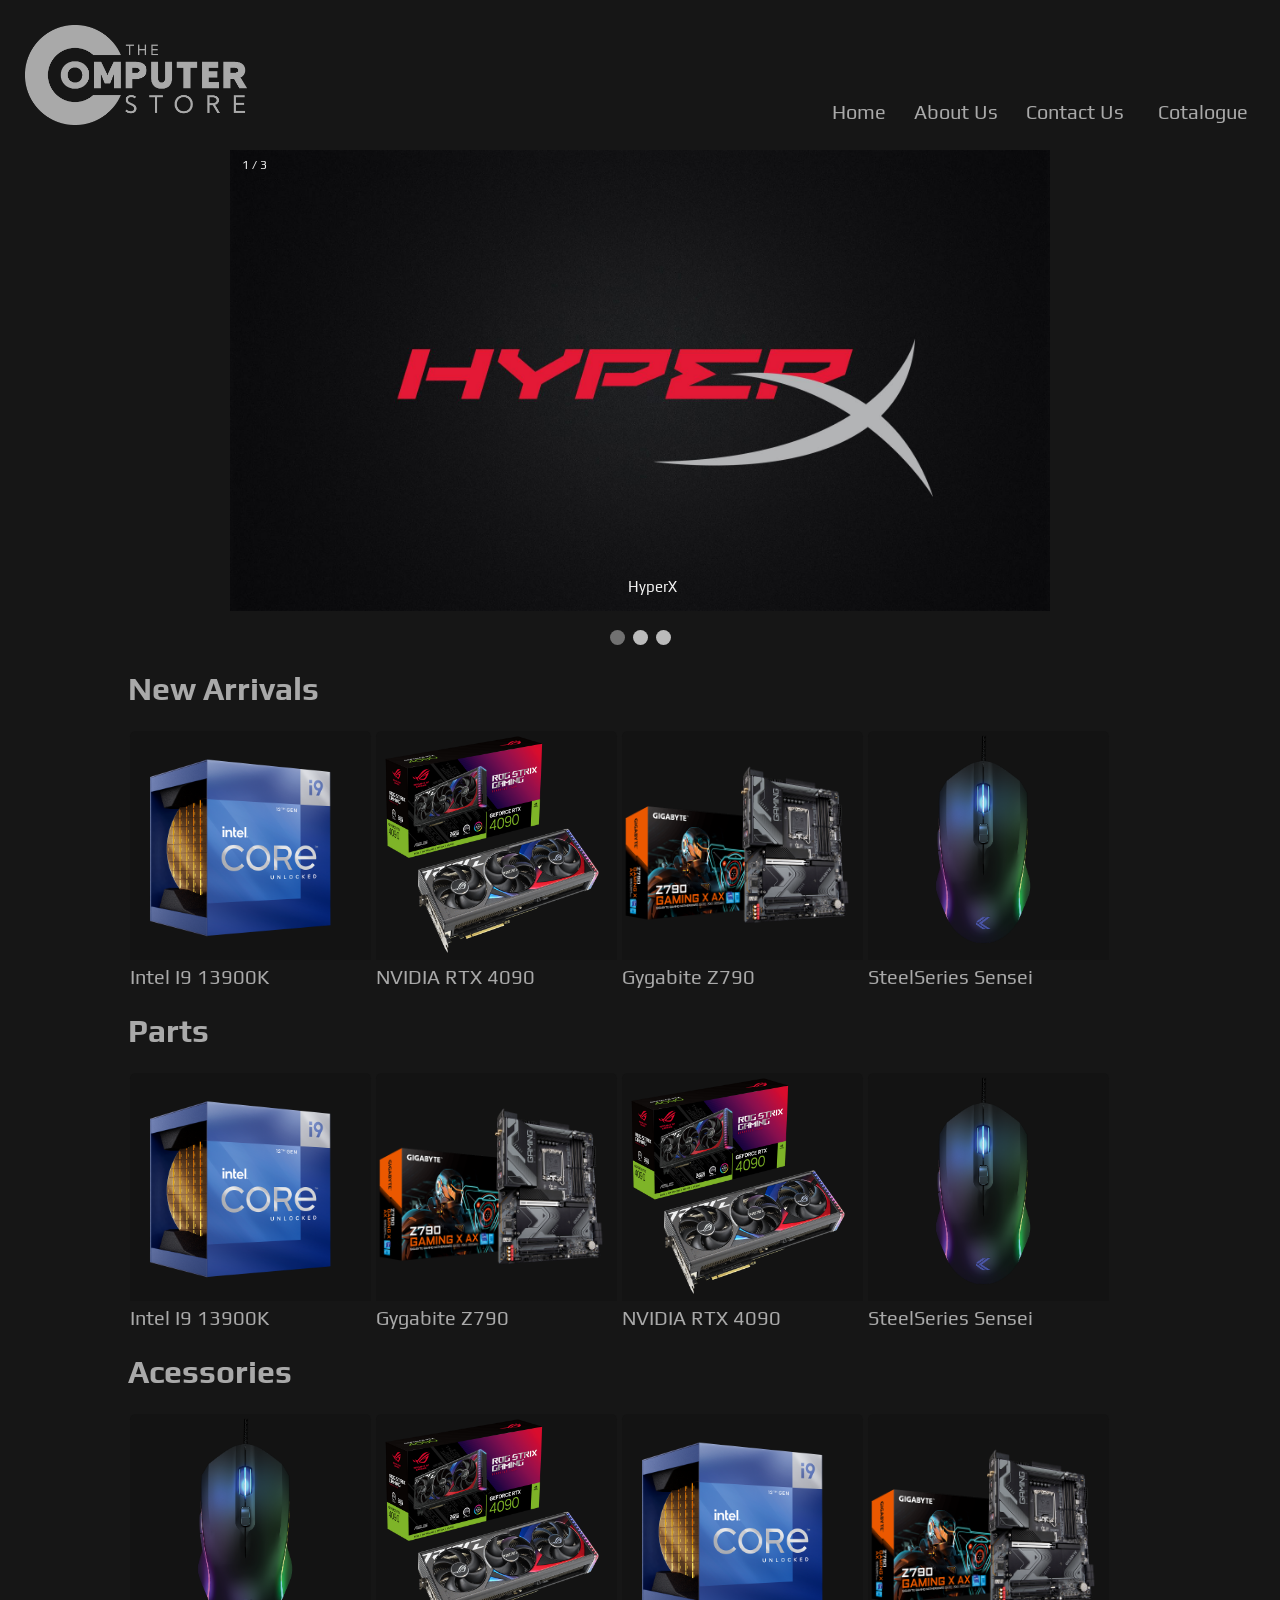
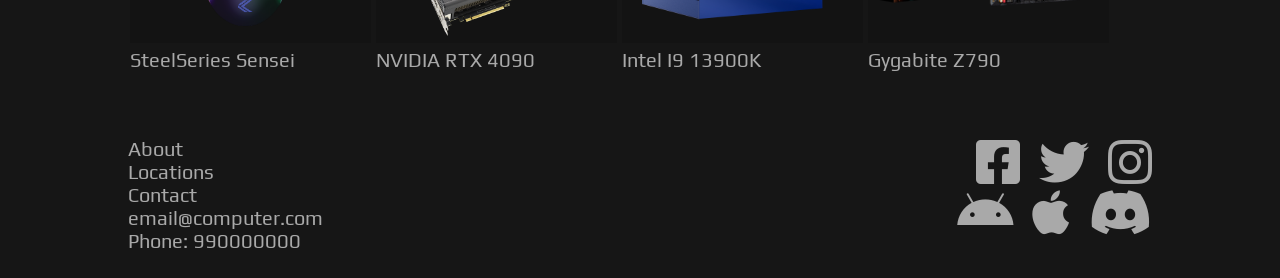
==== index.html @ 97bcb24e "Colledge push 1" ====
<!DOCTYPE html>
<html lang="en">
<head>
    <meta charset="UTF-8">
    <meta http-equiv="X-UA-Compatible" content="IE=edge">
    <meta name="viewport" content="width=device-width, initial-scale=1.0">
    <link rel="preconnect" href="https://fonts.googleapis.com">
    <link rel="preconnect" href="https://fonts.gstatic.com" crossorigin>
    <link href="https://fonts.googleapis.com/css2?family=Play&display=swap" rel="stylesheet">
    <link rel="preconnect" href="https://fonts.googleapis.com">
    <link rel="preconnect" href="https://fonts.gstatic.com" crossorigin>
    <link href="https://fonts.googleapis.com/css2?family=Play:wght@700&display=swap" rel="stylesheet">
    <link rel="stylesheet" href="https://cdnjs.cloudflare.com/ajax/libs/font-awesome/5.13.0/css/all.min.css">
    <link rel="stylesheet" href="stylesheet.css">
    <title>Document</title>
</head>
<body>
    <header>
        <div id="icon">
            <img src="Media/logo.png" alt="" style="max-height: 100px;">
        </div>
        <div id="nav">
            <a href="#">Home</a> &nbsp; &nbsp; &nbsp;
            <a href="About.html">About Us</a> &nbsp; &nbsp; &nbsp;
            <a href="#">Contact Us</a> &nbsp; &nbsp; &nbsp;
            <div class="dropdown">
                <button class="dropbtn">Cotalogue</button>
                <div class="dropdown-content">
                    <a href="#">Headset</a>
                    <a href="#">Keyboard</a>
                    <a href="#">Mouse</a>
                    <a href="#">Monitor</a>
                    <a href="#">Motherboard</a>
                    <a href="#">CPU</a>
                    <a href="#">Cooler</a>
                    <a href="#">RAM</a>
                    <a href="#">Graphic Cards</a>
                    <a href="#">Others</a>
                </div>
              </div>
        </div>
    </header>

    <main>

        <div class="slideshow-container">

            <div class="mySlides fade">
              <div class="numbertext">1 / 3</div>
              <img src="Media/Hyper.jpg" style="width:100%">
              <div class="text">HyperX</div>
            </div>
            
            <div class="mySlides fade">
              <div class="numbertext">2 / 3</div>
              <img src="Media/rog.jpg" style="width:100%">
              <div class="text">Republic Of Gamers</div>
            </div>
            
            <div class="mySlides fade">
              <div class="numbertext">3 / 3</div>
              <img src="Media/aour.jpg" style="width:100%">
              <div class="text">Aorus</div>
            </div>
            
        </div>
            <br>
            
        <div style="text-align:center">
            <span class="dot"></span> 
            <span class="dot"></span> 
            <span class="dot"></span> 
        </div>

        <h1>New Arrivals</h1>

        <div id="arr">
            <div class="item">
                <a href="product.html"><img src="Media/cpu.png" alt="" style="width: 95%;"></a>
                <p>Intel I9 13900K</p>
            </div>
            <div class="item">
                <a href="product.html"><img src="Media/gpu.png" alt="" style="width: 95%;"></a>
                <p>NVIDIA RTX 4090</p>
            </div>
            <div class="item">
                <a href="product.html"><img src="Media/moth.png" alt="" style="width: 95%;"></a>
                <p>Gygabite Z790</p>
            </div>
            <div class="item">
                <a href="product.html"><img src="Media/mouse.png" alt="" style="width: 95%;"></a>
                <p>SteelSeries Sensei</p>
            </div>
        </div>

        <h1>Parts</h1>

        <div id="arr">
            <div class="item">
                <a href="product.html"><img src="Media/cpu.png" alt="" style="width: 95%;"></a>
                <p>Intel I9 13900K</p>
            </div>
            <div class="item">
                <a href="product.html"><img src="Media/moth.png" alt="" style="width: 95%;"></a>
                <p>Gygabite Z790</p>
            </div>
            <div class="item">
                <a href="product.html"><img src="Media/gpu.png" alt="" style="width: 95%;"></a>
                <p>NVIDIA RTX 4090</p>
            </div>
            <div class="item">
                <a href="product.html"><img src="Media/mouse.png" alt="" style="width: 95%;"></a>
                <p>SteelSeries Sensei</p>
            </div>
        </div>

        <h1>Acessories</h1>
        <div id="arr">
            <div class="item">
                <a href="product.html"><img src="Media/mouse.png" alt="" style="width: 95%;"></a>
                <p>SteelSeries Sensei</p>
            </div>
            <div class="item">
                <a href="product.html"><img src="Media/gpu.png" alt="" style="width: 95%;"></a>
                <p>NVIDIA RTX 4090</p>
            </div>
            <div class="item">
                <a href="product.html"><img src="Media/cpu.png" alt="" style="width: 95%;"></a>
                <p>Intel I9 13900K</p>
            </div>
            
            <div class="item">
                <a href="product.html"><img src="Media/moth.png" alt="" style="width: 95%;"></a>
                <p>Gygabite Z790</p>
            </div>
            
        </div>
    </main>

    <footer>
        <div>
            <a href="#">About</a> <br>
            <a href="#">Locations</a> <br>
            <a href="#">Contact</a> <br>
            <a href="#">email@computer.com</a> <br>
            <a href="#">Phone: 990000000</a> <br>
        </div>
        <section id="social-media">
            <nav>
                <i class="fab fa-facebook-square"></i>
                <i class="fab fa-twitter"></i>
                <i class="fab fa-instagram"></i>
                <br>
                <i class="fab fa-android"></i>
                <i class="fab fa-apple"></i>
                <i class="fab fa-discord"></i>
            </nav>
        </section>
    </footer>

    <script>
        let slideIndex = 0;
        showSlides();
        
        function showSlides() {
          let i;
          let slides = document.getElementsByClassName("mySlides");
          let dots = document.getElementsByClassName("dot");
          for (i = 0; i < slides.length; i++) {
            slides[i].style.display = "none";  
          }
          slideIndex++;
          if (slideIndex > slides.length) {slideIndex = 1}    
          for (i = 0; i < dots.length; i++) {
            dots[i].className = dots[i].className.replace(" active", "");
          }
          slides[slideIndex-1].style.display = "block";  
          dots[slideIndex-1].className += " active";
          setTimeout(showSlides, 2000); // Change image every 2 seconds
        }
        </script>
</body>
</html>
---- stylesheet.css ----
body
{
    margin: 0;
    padding: 0;
    font-family: 'Play';
    background-color: rgb(22, 22, 22) ;
    color: darkgrey;
}

header
{
    display: grid;
    grid-template-columns: 50% 50%;
    position: relative;
    max-height: 100px;
    padding: 25px;
}

#nav
{
    position: absolute;
    bottom: 26px;
    right: 26px;
}

#nav a
{
    text-decoration: none;
    color: darkgrey;
    font-size: 20px;
} 


#nav a:hover
{
    color: blueviolet;
}

.dropbtn 
{
    color: darkgrey;
    font-size: 20px;
    border: none;
    cursor: pointer;
    background-color: rgb(22, 22, 22);
    font-family: 'Play';
}

.dropbtn:hover
{
    background-color: rgba(211, 211, 211, 0.322);
}

.dropdown 
{
    position: relative;
    display: inline-block;
}

.dropdown-content 
{
    display: none;
    position: absolute;
    min-width: 160px;
    z-index: 1;
    margin-left: -150px;
    background-color: rgb(26, 26, 26);
}

.dropdown-content a {
    color: black;
    padding: 12px 16px;
    text-decoration: none;
    display: block;
}

.dropdown:hover .dropdown-content 
{
    display: grid;
    grid-template-columns: 50% 50%;
}

main
{
    width: 80%;
    margin: auto;
}

.mySlides 
{
    display: none;
}

img 
{
    vertical-align: middle;
}


.slideshow-container {
  max-width: 80%;
  position: relative;
  margin-left: auto;
  margin-right: auto;
}


.text {
  color: #f2f2f2;
  font-size: 15px;
  padding: 8px 12px;
  position: absolute;
  bottom: 8px;
  width: 100%;
  text-align: center;
}


.numbertext {
  color: #f2f2f2;
  font-size: 12px;
  padding: 8px 12px;
  position: absolute;
  top: 0;
}


.dot {
  height: 15px;
  width: 15px;
  margin: 0 2px;
  background-color: #bbb;
  border-radius: 50%;
  display: inline-block;
  transition: background-color 0.6s ease;
}

.active {
  background-color: #717171;
}


.fade {
  animation-name: fade;
  animation-duration: 1.5s;
}

@keyframes fade {
  from {opacity: .4} 
  to {opacity: 1}
}


@media only screen and (max-width: 300px) {
  .text {font-size: 11px}
}

#arr
{
    display: grid;
    grid-template-columns: 24% 24% 24% 24%;
}

.item
{
    background-color: rgb(19, 19, 19);
    display: grid;
    margin: 1%;
    border-radius: 2%;
}

.item:hover
{
    background-color: rgb(22, 22, 22)
}

.item p
{
    background-color: rgb(22, 22, 22) ;
    margin: 0;
    padding: 0;
    padding-top: 2%;
    font-size: 20px;
}

footer
{
    display: grid;
    grid-template-columns: 50% 50%;
    padding: 5% 10% 2% 10%;
}

footer a
{
    text-decoration: none;
    color: darkgrey;
    font-size: 20px;
}

footer a:hover
{
    color: blueviolet;
}

#social-media nav
{  
    word-spacing: 15px;
    text-align: right;
}

#social-media i
{
    font-size:50px;
}

#social-media i:hover
{
    color: blueviolet;
}

/*Product CSS*/

#store-item
{
    display: grid;
    grid-template-columns: 50% 50%;
    background-color: rgb(19, 19, 19);
    border-radius: 15px;
    position: relative;
}

#inform
{
    padding: 3% 0 0 3%;
}
#inform table
{
    width: 100%;
}

#inform ul
{
    margin: 0;
    padding: 0;
}

#buy
{
    position: absolute;
    bottom: 5%;
    left: 50%;
    padding: 1% 2% 1% 2%;
    background-color: rgb(49, 49, 49);
    border: 0;
    border-radius: 5px;
    font-size: 25px;
}

#buy:hover
{
    color: #f2f2f2;
    background-color: rgb(80, 80, 80);
}

#comms
{
    width: 100%;
    border-spacing: 7px
}

#comms td, #comms tr
{
    padding: 5px;
    background-color: rgb(19, 19, 19);
}

/*About CSS*/

#contactss
{
    display: grid;
    grid-template-columns: 50% 50%;
}
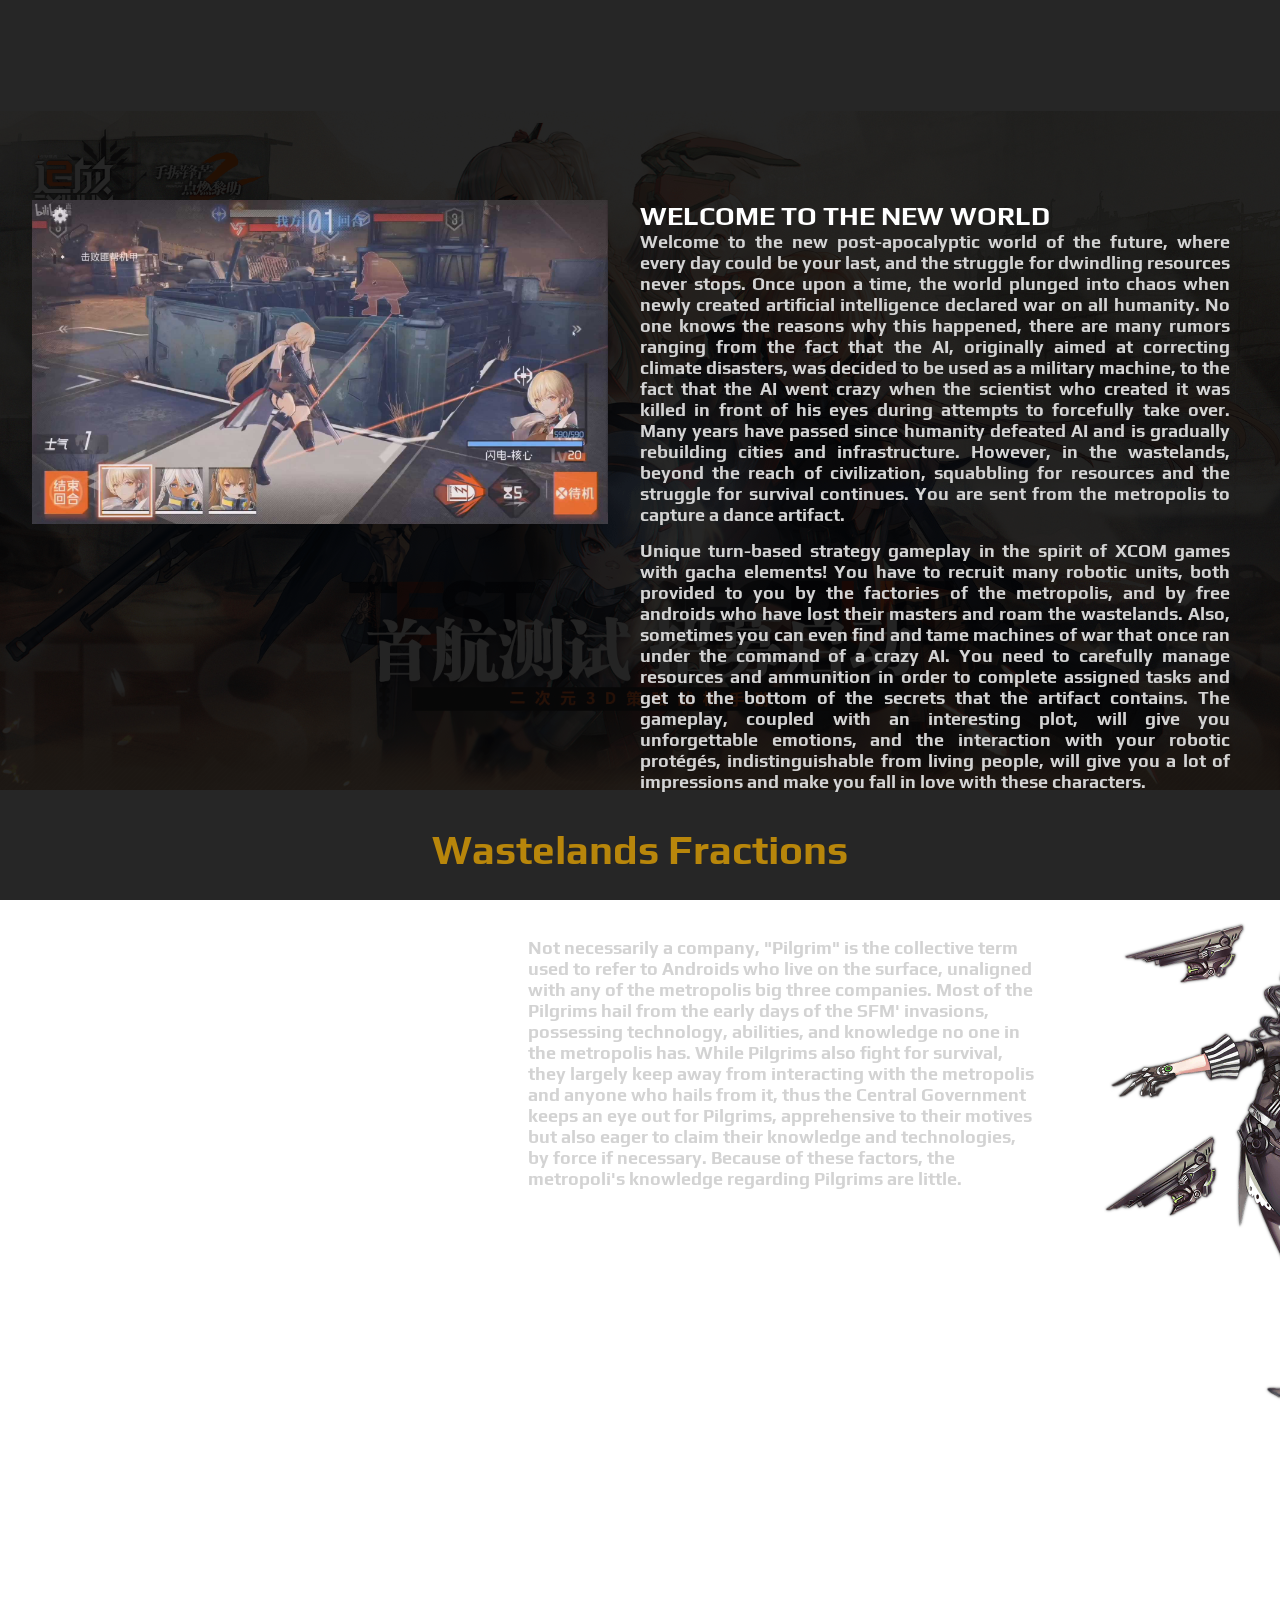
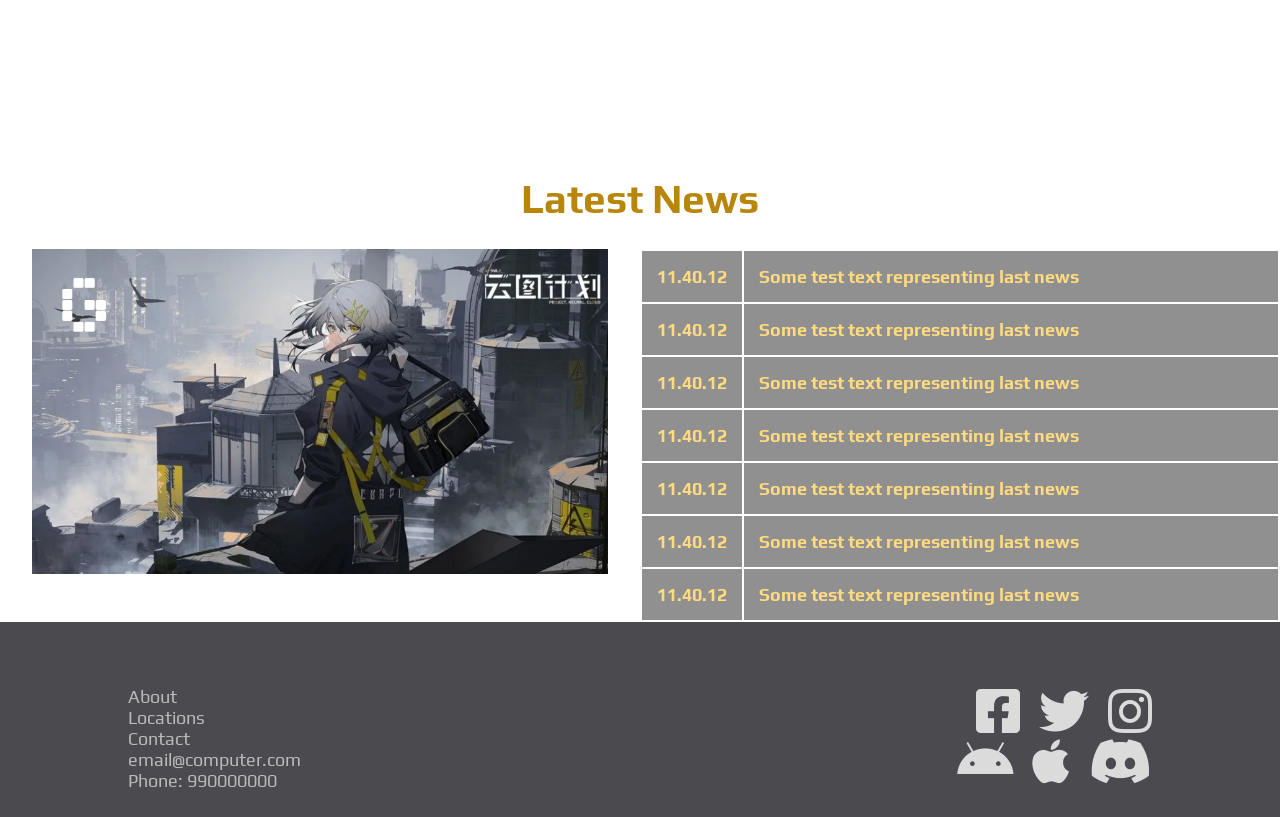
==== commit 9daa506a: "index" ====
--- a/index.html
+++ b/index.html
@@ -2,7 +2,6 @@
 <html lang="en">
 <head>
     <meta charset="UTF-8">
-    <meta http-equiv="X-UA-Compatible" content="IE=edge">
     <meta name="viewport" content="width=device-width, initial-scale=1.0">
     <link rel="preconnect" href="https://fonts.googleapis.com">
     <link rel="preconnect" href="https://fonts.gstatic.com" crossorigin>
@@ -11,130 +10,252 @@
     <link rel="preconnect" href="https://fonts.gstatic.com" crossorigin>
     <link href="https://fonts.googleapis.com/css2?family=Play:wght@700&display=swap" rel="stylesheet">
     <link rel="stylesheet" href="https://cdnjs.cloudflare.com/ajax/libs/font-awesome/5.13.0/css/all.min.css">
-    <link rel="stylesheet" href="stylesheet.css">
-    <title>Document</title>
+    
+    <link rel="stylesheet" href="style.css">
+    <title>Game Pitch</title>
 </head>
 <body>
+    <div id="wrap">
+    </div>
     <header>
-        <div id="icon">
-            <img src="Media/logo.png" alt="" style="max-height: 100px;">
-        </div>
-        <div id="nav">
-            <a href="#">Home</a> &nbsp; &nbsp; &nbsp;
-            <a href="About.html">About Us</a> &nbsp; &nbsp; &nbsp;
-            <a href="#">Contact Us</a> &nbsp; &nbsp; &nbsp;
-            <div class="dropdown">
-                <button class="dropbtn">Cotalogue</button>
-                <div class="dropdown-content">
-                    <a href="#">Headset</a>
-                    <a href="#">Keyboard</a>
-                    <a href="#">Mouse</a>
-                    <a href="#">Monitor</a>
-                    <a href="#">Motherboard</a>
-                    <a href="#">CPU</a>
-                    <a href="#">Cooler</a>
-                    <a href="#">RAM</a>
-                    <a href="#">Graphic Cards</a>
-                    <a href="#">Others</a>
+
+    </header>
+
+    <main>
+        <section id="split">
+            <div class="part1">
+                <div class="slideshow-container">
+
+                    <div class="mySlides fade">
+                      
+                      <img src="media/prev/prev1.jpg" style="width:100%">
+                      
+                    </div>
+                    
+                    <div class="mySlides fade">
+                      
+                      <img src="media/prev/prev2.jpg" style="width:100%">
+                      
+                    </div>
+                    
+                    <div class="mySlides fade">
+                      
+                      <img src="media/prev/prev3.jpg" style="width:100%">
+                      
+                    </div>
+
+                    <div class="mySlides fade">
+                        
+                        <img src="media/prev/prev4.png" style="width:100%">
+                        
+                    </div>                    
                 </div>
-              </div>
-        </div>
-    </header>
-
-    <main>
-
-        <div class="slideshow-container">
-
-            <div class="mySlides fade">
-              <div class="numbertext">1 / 3</div>
-              <img src="Media/Hyper.jpg" style="width:100%">
-              <div class="text">HyperX</div>
             </div>
-            
-            <div class="mySlides fade">
-              <div class="numbertext">2 / 3</div>
-              <img src="Media/rog.jpg" style="width:100%">
-              <div class="text">Republic Of Gamers</div>
+            <div class="part2" style="padding-right: 50px;">
+                <h1 style="margin: 0; color: white; font-size: 3vh;">
+                    WELCOME TO THE NEW WORLD
+                </h2>
+                <h3 style="margin: 0; font-size: 2vh;">
+                    Welcome to the new post-apocalyptic world of the future, where every day could be your last, and the struggle for dwindling resources never stops. 
+                    Once upon a time, the world plunged into chaos when newly created artificial intelligence declared war on all humanity. No one knows the reasons 
+                    why this happened, there are many rumors ranging from the fact that the AI, originally aimed at correcting climate disasters, was decided to be used 
+                    as a military machine, to the fact that the AI went crazy when the scientist who created it was killed in front of his eyes during attempts to forcefully 
+                    take over. Many years have passed since humanity defeated AI and is gradually rebuilding cities and infrastructure. However, in the wastelands, beyond the 
+                    reach of civilization, squabbling for resources and the struggle for survival continues. You are sent from the metropolis to capture a dance artifact.
+                </h3>
+                <h3 style="margin: 15px 0 0 0; font-size: 2vh;">
+                    Unique turn-based strategy gameplay in the spirit of XCOM games with gacha elements! You have to recruit many robotic units, both provided to you by the 
+                    factories of the metropolis, and by free androids who have lost their masters and roam the wastelands. Also, sometimes you can even find and tame machines 
+                    of war that once ran under the command of a crazy AI. You need to carefully manage resources and ammunition in order to complete assigned tasks and get to 
+                    the bottom of the secrets that the artifact contains. The gameplay, coupled with an interesting plot, will give you unforgettable emotions, and the interaction 
+                    with your robotic protégés, indistinguishable from living people, will give you a lot of impressions and make you fall in love with these characters.
+                </h3>
             </div>
-            
-            <div class="mySlides fade">
-              <div class="numbertext">3 / 3</div>
-              <img src="Media/aour.jpg" style="width:100%">
-              <div class="text">Aorus</div>
+        </section>
+
+        <section id="fract">
+            <h1 style="text-align: center; font-size: 4.5vh; color: darkgoldenrod;">Wastelands Fractions</h1>
+            <ul class="gallery">
+                <li>
+                    <section id="split">
+                        <div>
+                            <img src="https://static.wikia.nocookie.net/nikke-goddess-of-victory-international/images/f/fb/Snow_White.gif/revision/latest?cb=20220112032802" alt="" style="width: 90%;">
+                        </div>
+                        <div style="font-size: medium;">
+                            <img src="https://static.wikia.nocookie.net/nikke-goddess-of-victory-international/images/1/12/Pilgrim_logo.png/revision/latest?cb=20230527091902" alt="" style="display: block; margin: 0 auto 15px auto; max-height: 220px;">
+                            <h3 style="margin: 0; ">
+                                Not necessarily a company, "Pilgrim" is the collective term used to refer to Androids who live on the surface, unaligned with any of the metropolis 
+                                big three companies. Most of the Pilgrims hail from the early days of the SFM' invasions, possessing technology, abilities, and knowledge no one in 
+                                the metropolis has. While Pilgrims also fight for survival, they largely keep away from interacting with the metropolis and anyone who hails from it, 
+                                thus the Central Government keeps an eye out for Pilgrims, apprehensive to their motives but also eager to claim their knowledge and technologies, by 
+                                force if necessary. Because of these factors, the metropoli's knowledge regarding Pilgrims are little.
+                            </h3>
+                        </div>
+                    </section> 
+                     
+                </li>
+                <li>
+                    <section id="split">
+                        <div>
+                            <img src="media/prev/sang.png" alt="" style="width: 100%;">
+                        </div>
+                        <div style="font-size: medium; text-align: justify;">
+                            <img src="media/prev/SF.png" alt="" style="display: block; margin: 0 auto 15px auto; max-height: 220px;">
+                            <h3 style="margin: 0; ">
+                                "Sangvis Ferri Manufacturer" Military corporation of the past, at whose production facilities the military vehicles of the past were created. 
+                                Their AI-captured factories produced deadly machines that devastated cities and towns. The factories of this company were destroyed long ago, and all that 
+                                little that could be used was long ago stolen by the new metropolis or the moroders. The machines of this corporation, freed from the control of the mad AI, 
+                                are now walking around the wasteland trying to survive. Androds produced by Sangvis Ferri Manufacturer are incredibly powerful opponents on the battlefield. 
+                                It is still unknown why these androds are so effective, even with numerous and massive attacks on these units, not a single one has yet been captured.
+                            </h3>
+                        </div>
+                    </section>
+                </li>
+                <li>
+                    <section id="split">
+                        <div>
+                            <img src="https://static.wikia.nocookie.net/nikke-goddess-of-victory-international/images/b/b3/Product_08_FB.png/revision/latest?cb=20221222144217" alt="" style="width:50%; display: block; margin: 0px auto 0px auto;">
+                        </div>
+                        <div style="font-size: medium;">
+                            <img src="https://static.wikia.nocookie.net/nikke-goddess-of-victory-international/images/1/16/Missilis_logo.png/revision/latest?cb=20230527094407" alt="" style="display: block; margin: 0 auto 15px auto; max-height: 220px;">
+                            <h3 style="margin: 0; ">
+                                Missilis Industry is one of the different manufacturers that exists in the metropolis
+
+                                While the company was once the biggest fish amongst the Big Three, its growth has noticeably slowed since the current CEO Syuen took over. 
+                                With mounting pressure from the strides Elysion and Tetra have taken in their own innovations, the CEO has taken to trying to raise her company's 
+                                value by any means necessary, whether it be researching cutting-edge tech, gulping down any industries their rivals haven't, or even taking to some...
+                                ethically debatable avenues.
+                            </h3>
+                        </div>
+                    </section> 
+                </li>
+                <li>
+                    <section id="split">
+                        <div>
+                            <img src="https://static.wikia.nocookie.net/nikke-goddess-of-victory-international/images/a/a7/Soldier_EG_FB.png/revision/latest?cb=20221227145536" alt="" style="width:42%; display: block; margin: 0px auto 0px auto;">
+                        </div>
+                        <div style="font-size: medium;">
+                            <img src="https://static.wikia.nocookie.net/nikke-goddess-of-victory-international/images/8/8a/Elysion_logo.png/revision/latest?cb=20230527091802" alt="" style="display: block; margin: 0 auto 15px auto; max-height: 220px;">
+                            <h3 style="margin: 0; ">
+                                Elysion is one of the different manufacturers that exists in the metropolis, being one of the Big Three. Its CEO is Ingrid.
+
+                                Nikkes that are from Elysion are highly emphasized on militarized structure while the others work on various tasks including railway transport, 
+                                black-ops mission, and dealing with Irregulars.
+                            </h3>
+                        </div>
+                    </section> 
+                </li>
+                <li>
+                    <section id="split">
+                        <div>
+                            <img src="https://static.wikia.nocookie.net/nikke-goddess-of-victory-international/images/1/1b/IDoll_Flower_FB.png/revision/latest?cb=20221227105314" alt="" style="width:39%; display: block; margin: 0px auto 0px auto;">
+                        </div>
+                        <div style="font-size: medium;">
+                            <img src="https://static.wikia.nocookie.net/nikke-goddess-of-victory-international/images/9/9b/Tetra_logo.png/revision/latest?cb=20230527091836" alt="" style="display: block; margin: 55px auto 55px auto; max-height: 220px;">
+                            <h3 style="margin: 0; ">
+                                TETRA Line or simply Tetra is one of the different manufacturers that exists in the metropolis. It is one of the Big Three in the Ark, and is owned by Mustang.
+
+                                Aside from Nikke production, Tetra Line is also specialized in the entertainment, fashion, and daily necessities industries.
+                            </h3>
+                        </div>
+                    </section> 
+                </li>
+            </ul>
+        </section>
+        <h1 style="text-align: center; font-size: 4.5vh; color: darkgoldenrod;">Latest News</h1>
+
+        <section id="split">
+            <div>
+                <div class="slideshow-container">
+
+                    <div class="mySlides1 fade">
+                      
+                      <img src="media/prev/new1.jpg" style="width:100%">
+                      
+                    </div>
+                    
+                    <div class="mySlides1 fade">
+                      
+                      <img src="media/prev/new2.jpg" style="width:100%">
+                      
+                    </div>
+                    
+                    <div class="mySlides1 fade">
+                      
+                      <img src="media/prev/new3.jpg" style="width:100%">
+                      
+                    </div>
+
+                    <div class="mySlides1 fade">
+                        
+                        <img src="media/prev/new4.jpg" style="width:100%">
+                        
+                    </div>                    
+                </div>
             </div>
-            
-        </div>
-            <br>
-            
-        <div style="text-align:center">
-            <span class="dot"></span> 
-            <span class="dot"></span> 
-            <span class="dot"></span> 
-        </div>
-
-        <h1>New Arrivals</h1>
-
-        <div id="arr">
-            <div class="item">
-                <a href="product.html"><img src="Media/cpu.png" alt="" style="width: 95%;"></a>
-                <p>Intel I9 13900K</p>
+            <div>
+                <table id="patch" cellpadding="15">
+    
+                    <tr>
+                        <td class="date">
+                            11.40.12
+                        </td>
+                        <td class="cont">
+                            Some test text representing last news
+                        </td>
+                    </tr>
+                    <tr>
+                        <td class="date">
+                            11.40.12
+                        </td>
+                        <td class="cont">
+                            Some test text representing last news
+                        </td>
+                    </tr>
+                    <tr>
+                        <td class="date">
+                            11.40.12
+                        </td>
+                        <td class="cont">
+                            Some test text representing last news
+                        </td>
+                    </tr>
+                    <tr>
+                        <td class="date">
+                            11.40.12
+                        </td>
+                        <td class="cont">
+                            Some test text representing last news
+                        </td>
+                    </tr>
+                    <tr>
+                        <td class="date">
+                            11.40.12
+                        </td>
+                        <td class="cont">
+                            Some test text representing last news
+                        </td>
+                    </tr>
+                    <tr>
+                        <td class="date">
+                            11.40.12
+                        </td>
+                        <td class="cont">
+                            Some test text representing last news
+                        </td>
+                    </tr>
+                    <tr>
+                        <td class="date">
+                            11.40.12
+                        </td>
+                        <td class="cont">
+                            Some test text representing last news
+                        </td>
+                    </tr>
+        
+                </table>
             </div>
-            <div class="item">
-                <a href="product.html"><img src="Media/gpu.png" alt="" style="width: 95%;"></a>
-                <p>NVIDIA RTX 4090</p>
-            </div>
-            <div class="item">
-                <a href="product.html"><img src="Media/moth.png" alt="" style="width: 95%;"></a>
-                <p>Gygabite Z790</p>
-            </div>
-            <div class="item">
-                <a href="product.html"><img src="Media/mouse.png" alt="" style="width: 95%;"></a>
-                <p>SteelSeries Sensei</p>
-            </div>
-        </div>
-
-        <h1>Parts</h1>
-
-        <div id="arr">
-            <div class="item">
-                <a href="product.html"><img src="Media/cpu.png" alt="" style="width: 95%;"></a>
-                <p>Intel I9 13900K</p>
-            </div>
-            <div class="item">
-                <a href="product.html"><img src="Media/moth.png" alt="" style="width: 95%;"></a>
-                <p>Gygabite Z790</p>
-            </div>
-            <div class="item">
-                <a href="product.html"><img src="Media/gpu.png" alt="" style="width: 95%;"></a>
-                <p>NVIDIA RTX 4090</p>
-            </div>
-            <div class="item">
-                <a href="product.html"><img src="Media/mouse.png" alt="" style="width: 95%;"></a>
-                <p>SteelSeries Sensei</p>
-            </div>
-        </div>
-
-        <h1>Acessories</h1>
-        <div id="arr">
-            <div class="item">
-                <a href="product.html"><img src="Media/mouse.png" alt="" style="width: 95%;"></a>
-                <p>SteelSeries Sensei</p>
-            </div>
-            <div class="item">
-                <a href="product.html"><img src="Media/gpu.png" alt="" style="width: 95%;"></a>
-                <p>NVIDIA RTX 4090</p>
-            </div>
-            <div class="item">
-                <a href="product.html"><img src="Media/cpu.png" alt="" style="width: 95%;"></a>
-                <p>Intel I9 13900K</p>
-            </div>
-            
-            <div class="item">
-                <a href="product.html"><img src="Media/moth.png" alt="" style="width: 95%;"></a>
-                <p>Gygabite Z790</p>
-            </div>
-            
-        </div>
+        </section>
     </main>
 
     <footer>
@@ -156,6 +277,16 @@
                 <i class="fab fa-discord"></i>
             </nav>
         </section>
+        <section id="social-media-mob">
+            <nav>
+                <i class="fab fa-facebook-square"></i>
+                <i class="fab fa-twitter"></i>
+                <i class="fab fa-instagram"></i>
+                <i class="fab fa-android"></i>
+                <i class="fab fa-apple"></i>
+                <i class="fab fa-discord"></i>
+            </nav>
+        </section>
     </footer>
 
     <script>
@@ -165,19 +296,64 @@
         function showSlides() {
           let i;
           let slides = document.getElementsByClassName("mySlides");
-          let dots = document.getElementsByClassName("dot");
+          
           for (i = 0; i < slides.length; i++) {
             slides[i].style.display = "none";  
           }
           slideIndex++;
           if (slideIndex > slides.length) {slideIndex = 1}    
-          for (i = 0; i < dots.length; i++) {
-            dots[i].className = dots[i].className.replace(" active", "");
+          
+          slides[slideIndex-1].style.display = "block";  
+          
+          setTimeout(showSlides, 3500); // Change image every 2 seconds
+        }
+
+        let slideIndex1 = 0;
+        showSlides1();
+        
+        function showSlides1() {
+          let i;
+          let slides = document.getElementsByClassName("mySlides1");
+          
+          for (i = 0; i < slides.length; i++) {
+            slides[i].style.display = "none";  
           }
-          slides[slideIndex-1].style.display = "block";  
-          dots[slideIndex-1].className += " active";
-          setTimeout(showSlides, 2000); // Change image every 2 seconds
+          slideIndex1++;
+          if (slideIndex1 > slides.length) {slideIndex1 = 1}    
+          
+          slides[slideIndex1-1].style.display = "block";  
+          
+          setTimeout(showSlides1, 3500); // Change image every 2 seconds
         }
+
+        const slider = document.querySelector('.gallery');
+        let isDown = false;
+        let startX;
+        let scrollLeft;
+
+        slider.addEventListener('mousedown', e => {
+        isDown = true;
+        slider.classList.add('active');
+        startX = e.pageX - slider.offsetLeft;
+        scrollLeft = slider.scrollLeft;
+        });
+        slider.addEventListener('mouseleave', _ => {
+        isDown = false;
+        slider.classList.remove('active');
+        });
+        slider.addEventListener('mouseup', _ => {
+        isDown = false;
+        slider.classList.remove('active');
+        });
+        slider.addEventListener('mousemove', e => {
+        if (!isDown) return;
+        e.preventDefault();
+        const x = e.pageX - slider.offsetLeft;
+        const SCROLL_SPEED = 3;
+        const walk = (x - startX) * SCROLL_SPEED;
+        slider.scrollLeft = scrollLeft - walk;
+        });
         </script>
+        
 </body>
 </html>
--- a/style.css
+++ b/style.css
@@ -0,0 +1,233 @@
+body
+{
+    margin: 0;
+    background: url(media/background.png);
+    background-size: 100%;
+    background-repeat: no-repeat;
+    background-attachment: fixed;
+    background-position: center;
+    font-family: 'Play';
+    color: lightgrey;
+    overflow-x: hidden;
+}
+
+#wrap
+{
+    height: 100%;
+    width: 100%;
+    background: black;
+    opacity: 0.85;
+    position: fixed;
+    z-index: auto;
+}
+.mySlides, .mySlides1 
+{
+    display: none;
+}
+
+img 
+{
+    vertical-align: middle;
+}
+
+
+.slideshow-container {
+  max-width: 90%;
+  position: relative;
+  margin-left: auto;
+  margin-right: auto;
+}
+
+
+.text {
+  color: #f2f2f2;
+  font-size: 15px;
+  padding: 8px 12px;
+  position: absolute;
+  bottom: 8px;
+  width: 100%;
+  text-align: center;
+}
+
+
+.numbertext {
+  color: #f2f2f2;
+  font-size: 12px;
+  padding: 8px 12px;
+  position: absolute;
+  top: 0;
+}
+
+.dot {
+    height: 15px;
+    width: 15px;
+    margin: 0 2px;
+    background-color: #bbb;
+    border-radius: 50%;
+    display: inline-block;
+    transition: background-color 0.6s ease;
+  }
+  
+  .active {
+    background-color: #717171;
+  }
+  
+  
+  .fade {
+    animation-name: fade;
+    animation-duration: 1.5s;
+  }
+
+header, main, footer
+{
+    position: relative;
+}
+
+#split
+{
+    display: grid;
+    grid-template-columns: 50% 50%;
+}
+
+.part1, .part2
+{
+    padding: 200px 0 0 0;
+}
+
+.part2
+{
+    text-align: justify;
+}
+
+/* width */
+::-webkit-scrollbar 
+{
+width: 10px;
+}
+
+/* Track */
+::-webkit-scrollbar-track 
+{
+background: #f1f1f1; 
+}
+
+/* Handle */
+::-webkit-scrollbar-thumb 
+{
+background: #888; 
+}
+
+/* Handle on hover */
+::-webkit-scrollbar-thumb:hover 
+{
+background: #555; 
+}
+
+.gallery {
+	padding: 1rem;
+	display: grid;
+	grid-template-columns: repeat(10, 80vw);
+	grid-template-rows: 1fr;
+	grid-column-gap: 1rem;
+	grid-row-gap: 1rem;
+	overflow: hidden;
+	height: 90vh;
+	scroll-snap-type: both mandatory;
+	scroll-padding: 1rem;
+}
+
+.gallery h3
+{
+    font-size: 2vh;
+}
+
+.active {
+	scroll-snap-type: unset;
+}
+
+li {
+	scroll-snap-align: center;
+	display: inline-block;
+	border-radius: 3px;
+	font-size: 0;
+}
+
+#patch
+{
+  width: 100%;
+  font-size: 1.4vw;
+  font-weight: 600;
+  color: rgb(255, 183, 0);
+}
+
+#patch tr
+{
+  border-top: solid 2px black;
+  border-bottom: solid 2px black;
+  background-color: #222222;
+  opacity: 0.5;
+}
+
+#patch tr:hover
+{
+  background-color: none;
+  opacity: 0.9;
+}
+
+#patch .date
+{
+  width: 12%;
+}
+
+#patch .cont
+{
+  width: 87%;
+}
+
+footer
+{
+    display: grid;
+    grid-template-columns: 50% 50%;
+    padding: 5% 10% 2% 10%;
+    background-color: #1e1d24;
+    opacity: 0.8;
+}
+
+footer a
+{
+    text-decoration: none;
+    color: darkgrey;
+    font-size: 2vh;
+}
+
+footer a:hover
+{
+    color: darkgoldenrod;
+}
+
+#social-media-mob
+{
+    display: none;
+    font-size:50px;
+}
+
+#social-media-mob i:hover
+{
+    color: darkgoldenrod;
+}
+
+#social-media nav
+{  
+    word-spacing: 15px;
+    text-align: right;
+}
+
+#social-media i
+{
+    font-size:50px;
+}
+
+#social-media i:hover
+{
+    color: darkgoldenrod;
+}
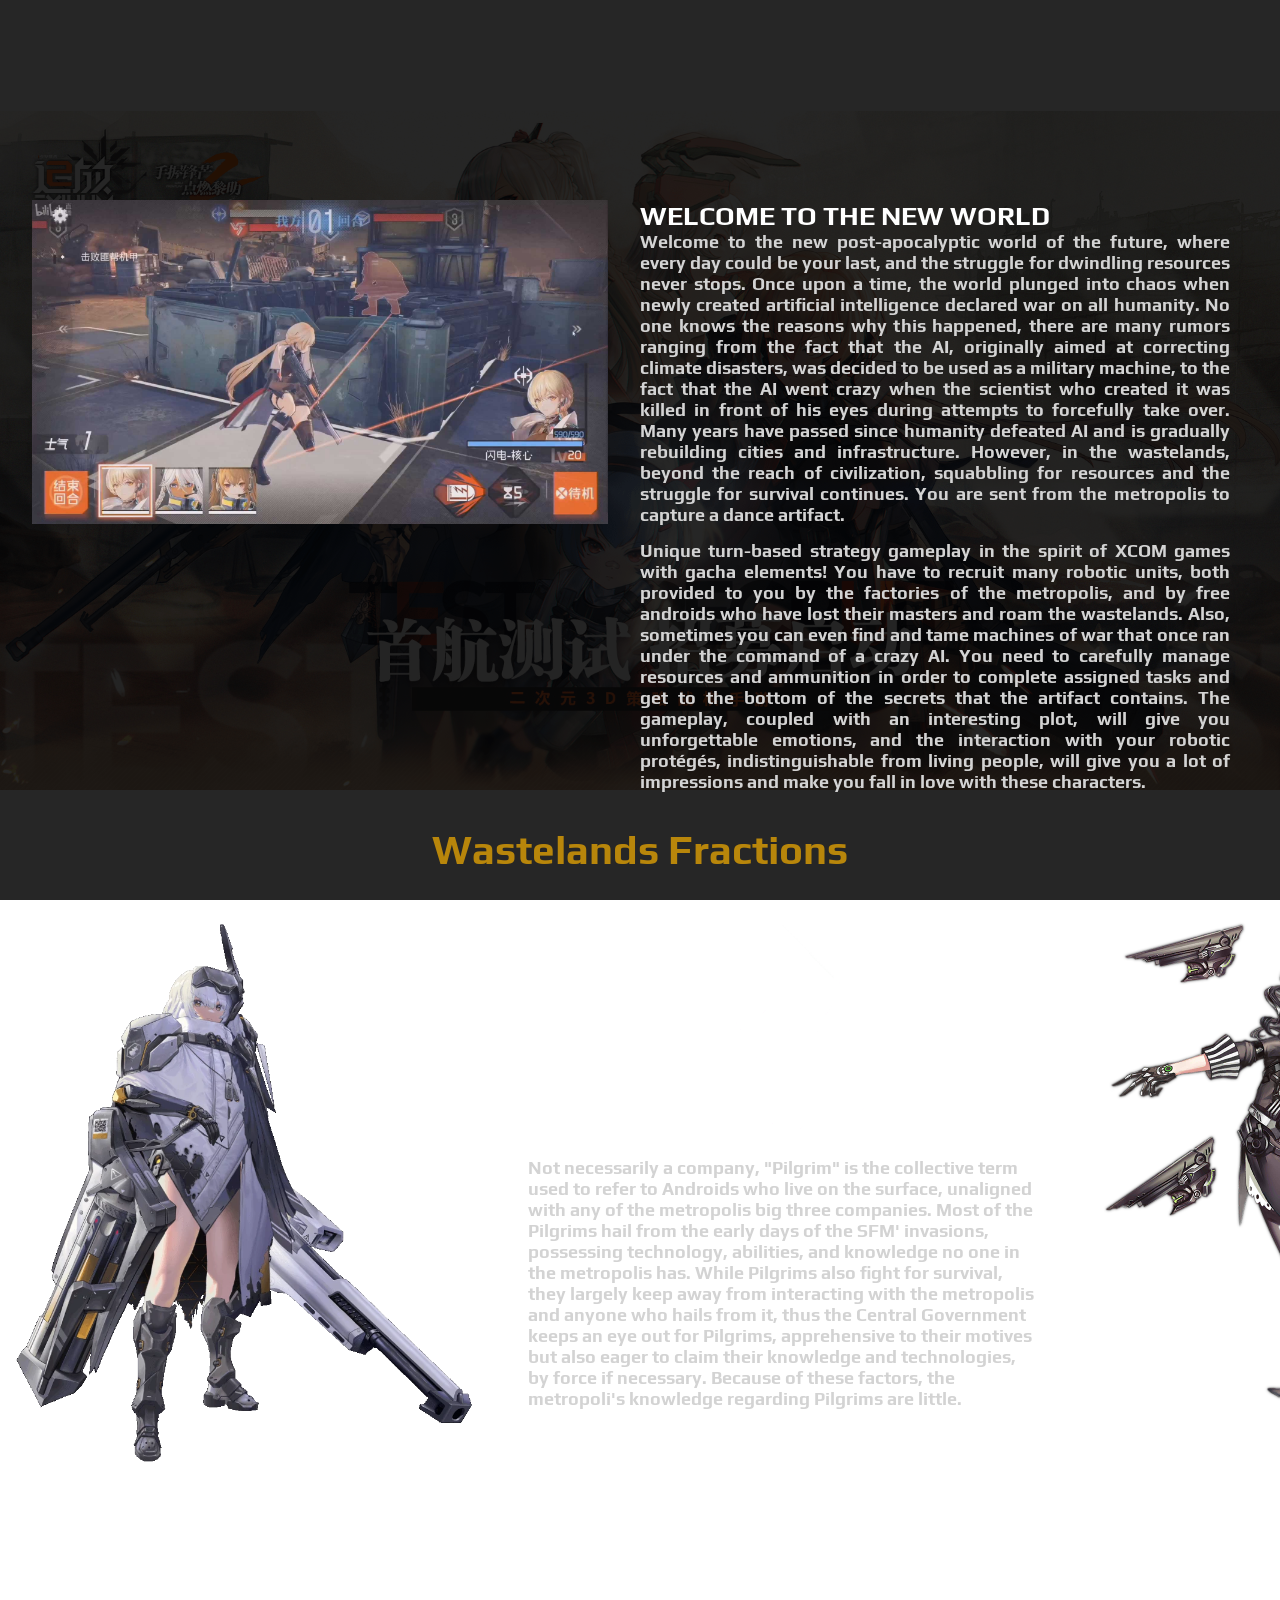
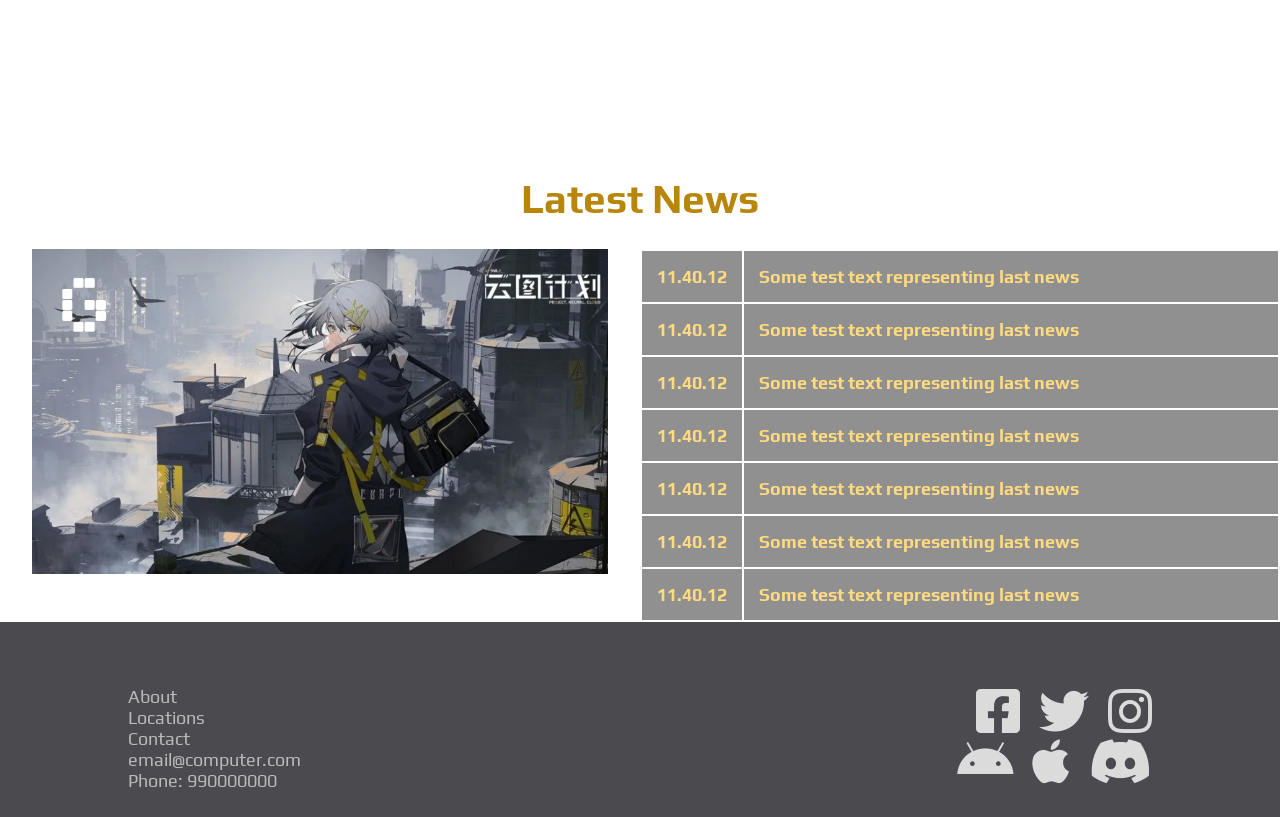
==== commit f1678714: "repack" ====
--- a/index.html
+++ b/index.html
@@ -79,10 +79,10 @@
                 <li>
                     <section id="split">
                         <div>
-                            <img src="https://static.wikia.nocookie.net/nikke-goddess-of-victory-international/images/f/fb/Snow_White.gif/revision/latest?cb=20220112032802" alt="" style="width: 90%;">
+                            <img src="media/prev/Snow.webp" alt="" style="width: 90%;">
                         </div>
                         <div style="font-size: medium;">
-                            <img src="https://static.wikia.nocookie.net/nikke-goddess-of-victory-international/images/1/12/Pilgrim_logo.png/revision/latest?cb=20230527091902" alt="" style="display: block; margin: 0 auto 15px auto; max-height: 220px;">
+                            <img src="media/prev/Pilgrim.webp" alt="" style="display: block; margin: 0 auto 15px auto; max-height: 220px;">
                             <h3 style="margin: 0; ">
                                 Not necessarily a company, "Pilgrim" is the collective term used to refer to Androids who live on the surface, unaligned with any of the metropolis 
                                 big three companies. Most of the Pilgrims hail from the early days of the SFM' invasions, possessing technology, abilities, and knowledge no one in 
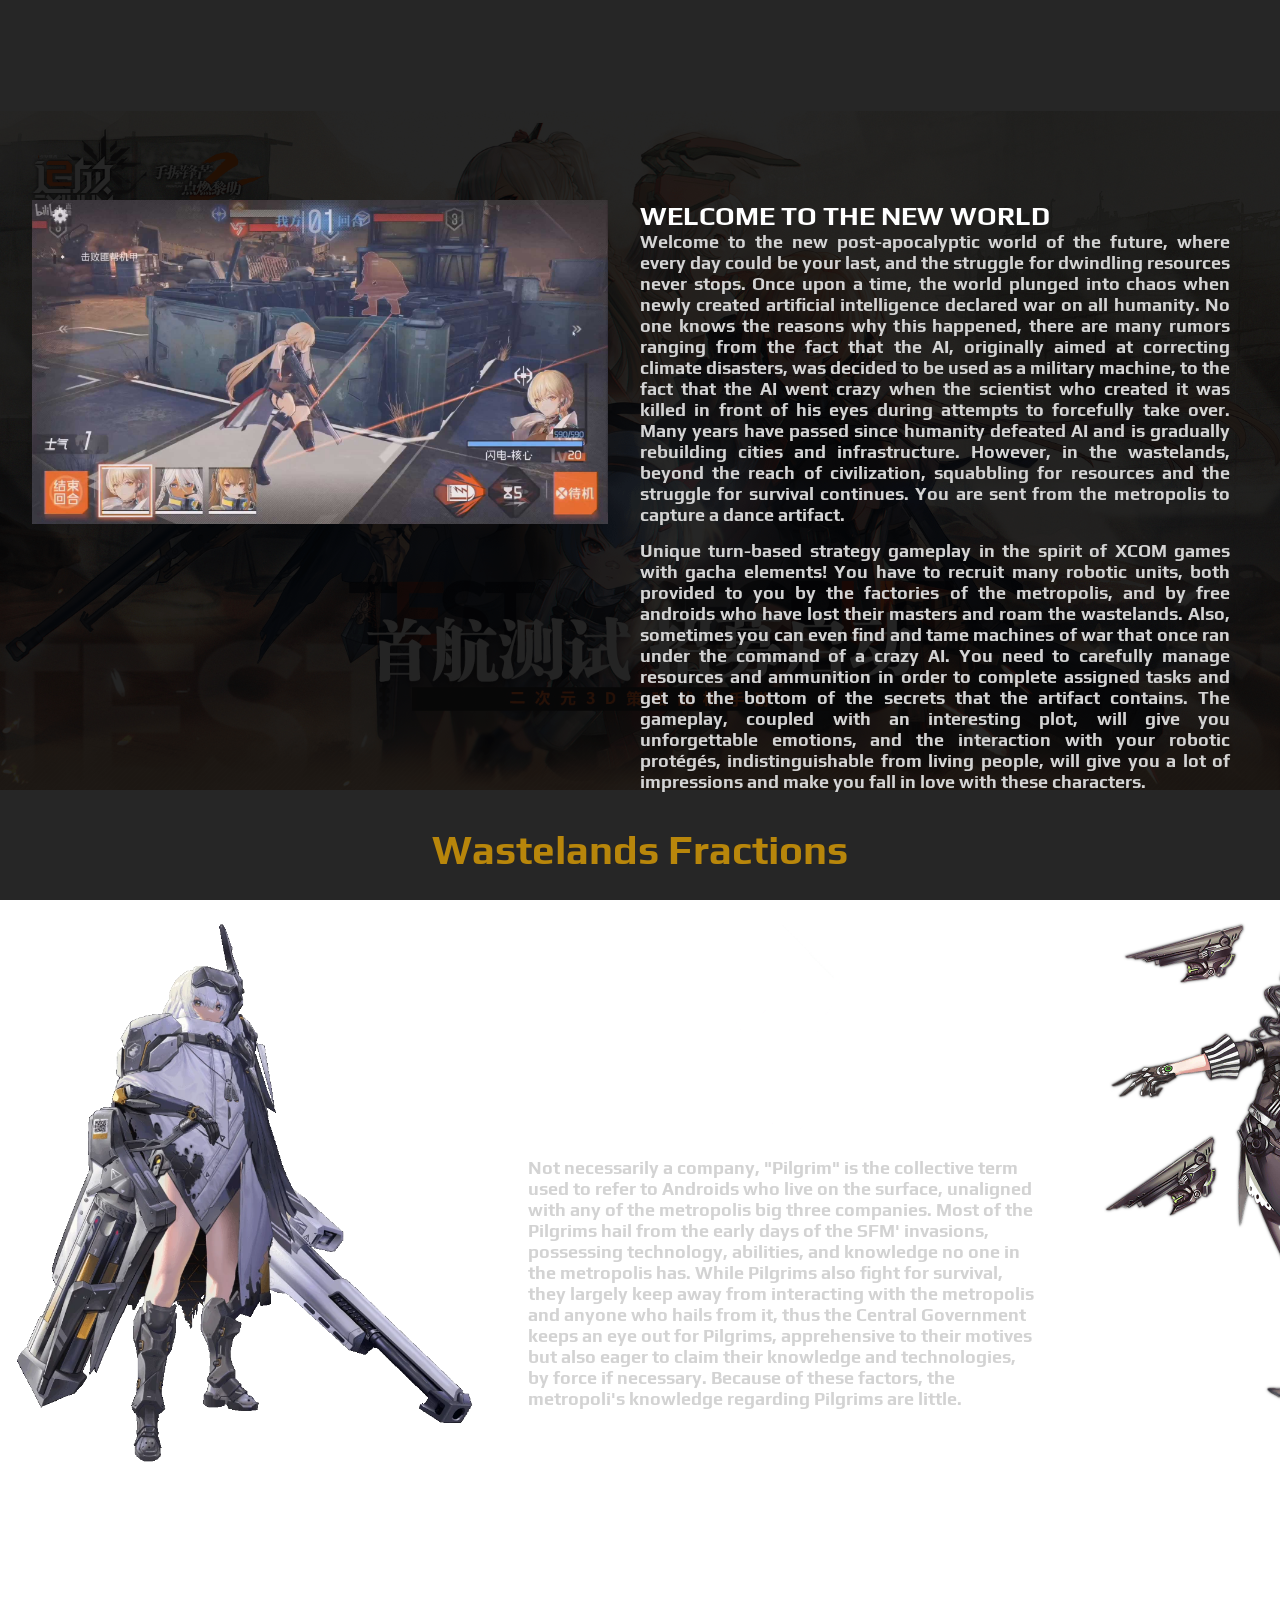
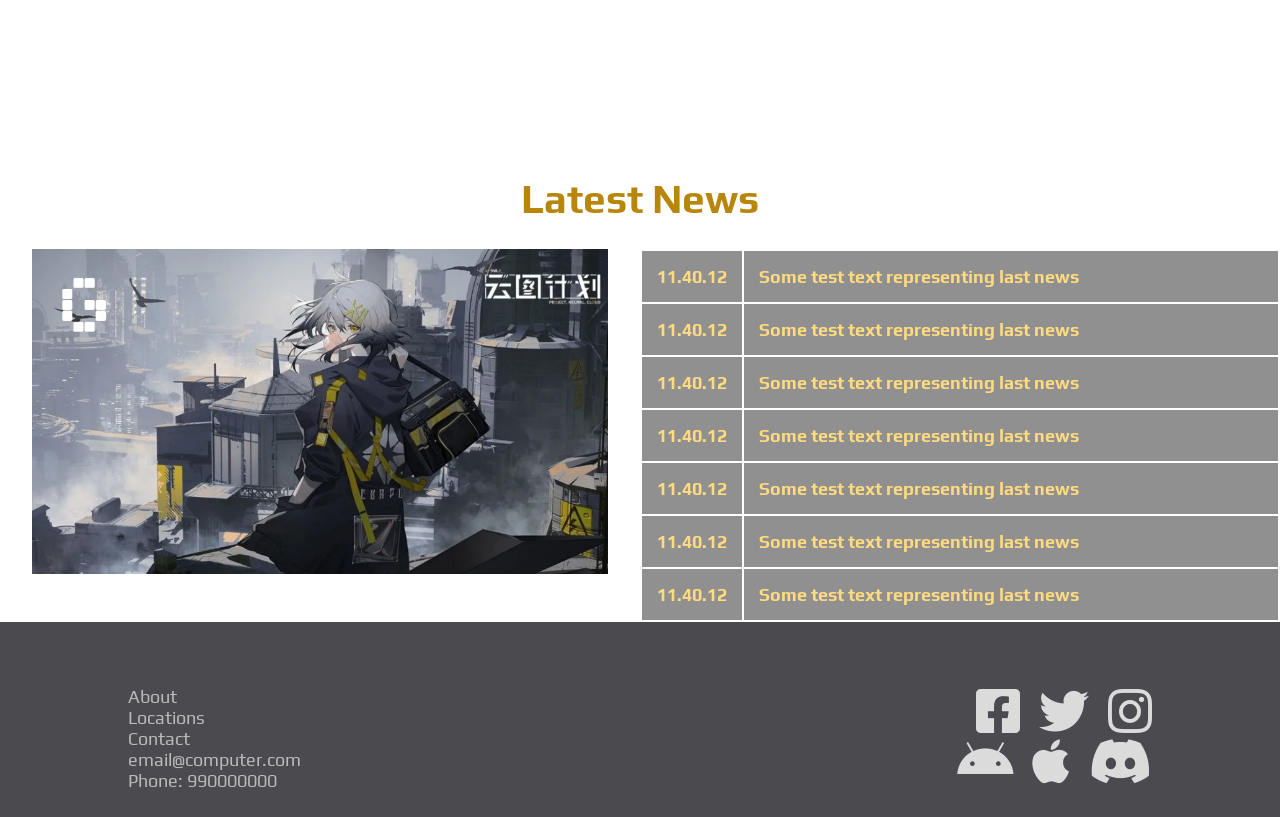
==== commit 11a118cb: "touch" ====
--- a/index.html
+++ b/index.html
@@ -114,10 +114,10 @@
                 <li>
                     <section id="split">
                         <div>
-                            <img src="https://static.wikia.nocookie.net/nikke-goddess-of-victory-international/images/b/b3/Product_08_FB.png/revision/latest?cb=20221222144217" alt="" style="width:50%; display: block; margin: 0px auto 0px auto;">
+                            <img src="media/prev/misil.webp" alt="" style="width:50%; display: block; margin: 0px auto 0px auto;">
                         </div>
                         <div style="font-size: medium;">
-                            <img src="https://static.wikia.nocookie.net/nikke-goddess-of-victory-international/images/1/16/Missilis_logo.png/revision/latest?cb=20230527094407" alt="" style="display: block; margin: 0 auto 15px auto; max-height: 220px;">
+                            <img src="media/prev/Missilis_logo.webp" alt="" style="display: block; margin: 0 auto 15px auto; max-height: 220px;">
                             <h3 style="margin: 0; ">
                                 Missilis Industry is one of the different manufacturers that exists in the metropolis
 
@@ -132,10 +132,10 @@
                 <li>
                     <section id="split">
                         <div>
-                            <img src="https://static.wikia.nocookie.net/nikke-goddess-of-victory-international/images/a/a7/Soldier_EG_FB.png/revision/latest?cb=20221227145536" alt="" style="width:42%; display: block; margin: 0px auto 0px auto;">
+                            <img src="media/prev/elys.webp" alt="" style="width:42%; display: block; margin: 0px auto 0px auto;">
                         </div>
                         <div style="font-size: medium;">
-                            <img src="https://static.wikia.nocookie.net/nikke-goddess-of-victory-international/images/8/8a/Elysion_logo.png/revision/latest?cb=20230527091802" alt="" style="display: block; margin: 0 auto 15px auto; max-height: 220px;">
+                            <img src="media/prev/Elysion_logo.webp" alt="" style="display: block; margin: 0 auto 15px auto; max-height: 220px;">
                             <h3 style="margin: 0; ">
                                 Elysion is one of the different manufacturers that exists in the metropolis, being one of the Big Three. Its CEO is Ingrid.
 
@@ -148,10 +148,10 @@
                 <li>
                     <section id="split">
                         <div>
-                            <img src="https://static.wikia.nocookie.net/nikke-goddess-of-victory-international/images/1/1b/IDoll_Flower_FB.png/revision/latest?cb=20221227105314" alt="" style="width:39%; display: block; margin: 0px auto 0px auto;">
+                            <img src="media/prev/tetraa.webp" alt="" style="width:39%; display: block; margin: 0px auto 0px auto;">
                         </div>
                         <div style="font-size: medium;">
-                            <img src="https://static.wikia.nocookie.net/nikke-goddess-of-victory-international/images/9/9b/Tetra_logo.png/revision/latest?cb=20230527091836" alt="" style="display: block; margin: 55px auto 55px auto; max-height: 220px;">
+                            <img src="media/prev/Tetra_logo.webp" alt="" style="display: block; margin: 55px auto 55px auto; max-height: 220px;">
                             <h3 style="margin: 0; ">
                                 TETRA Line or simply Tetra is one of the different manufacturers that exists in the metropolis. It is one of the Big Three in the Ark, and is owned by Mustang.
 
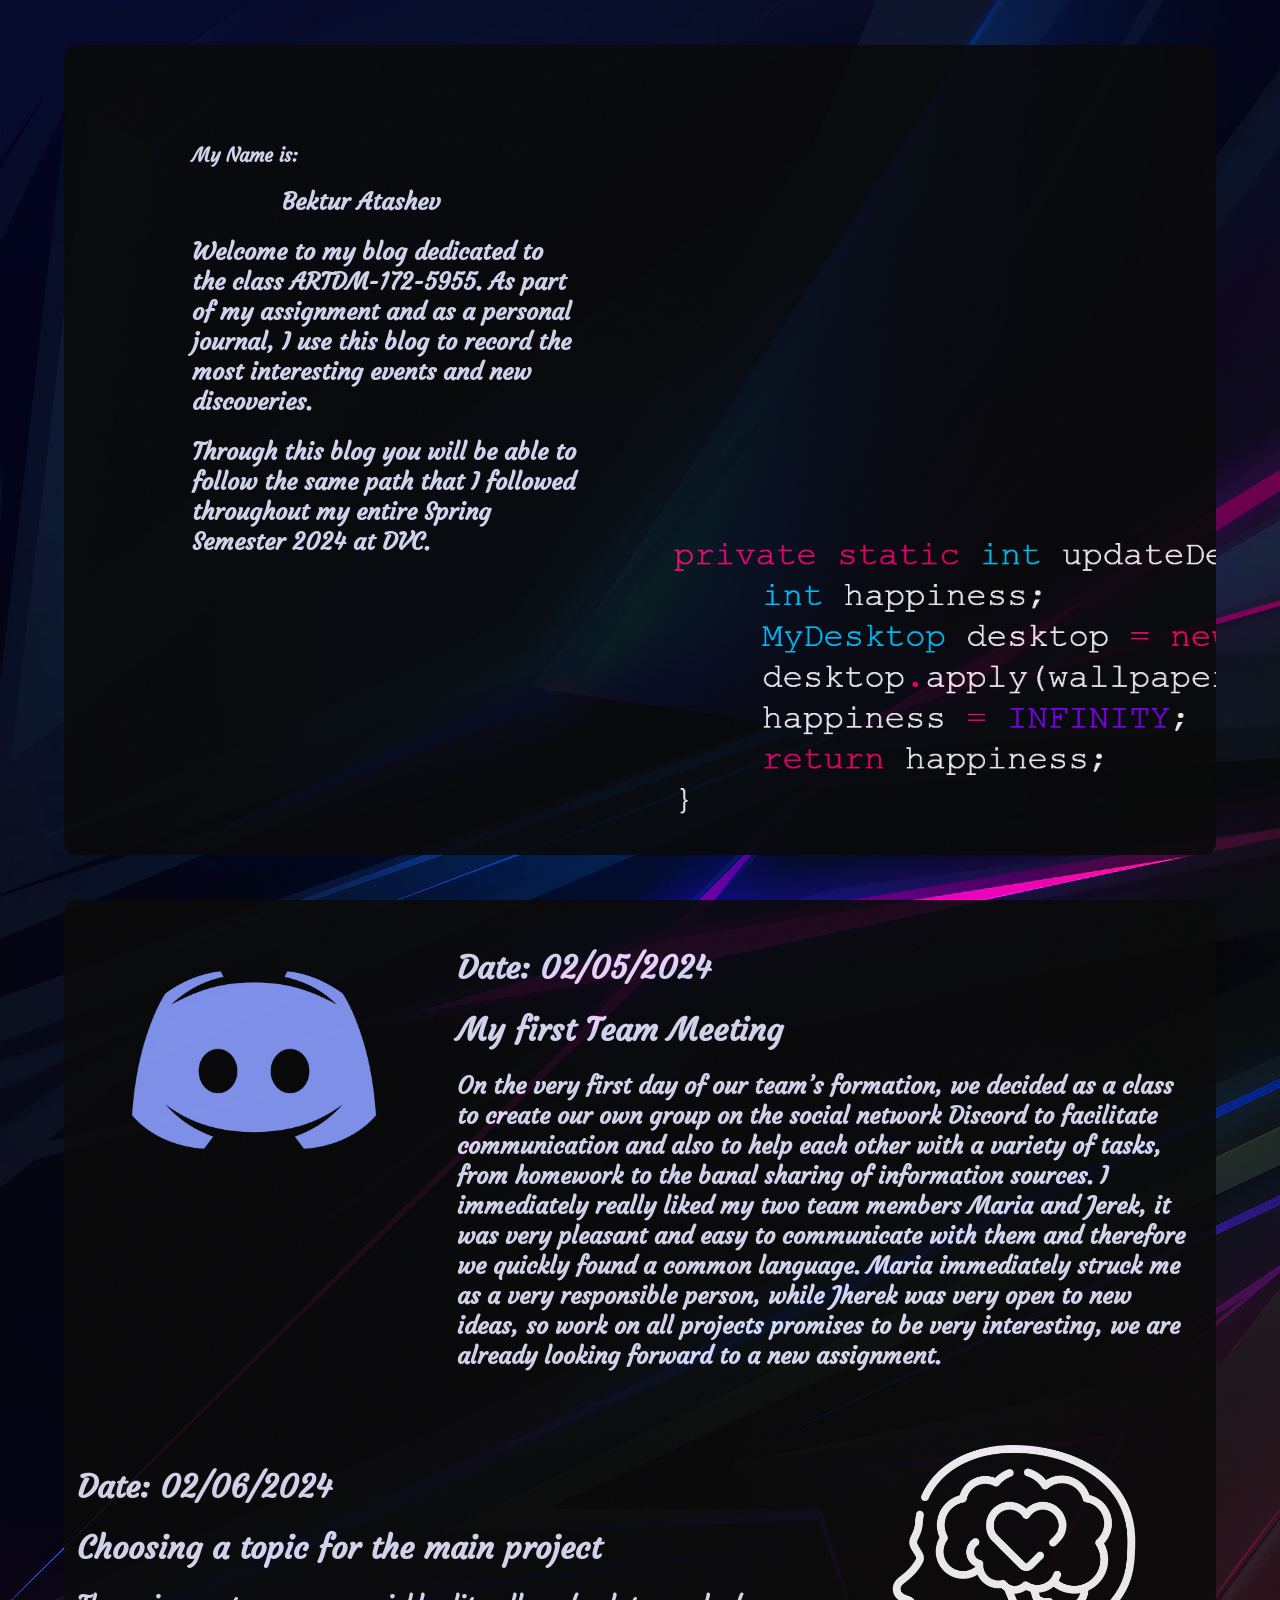
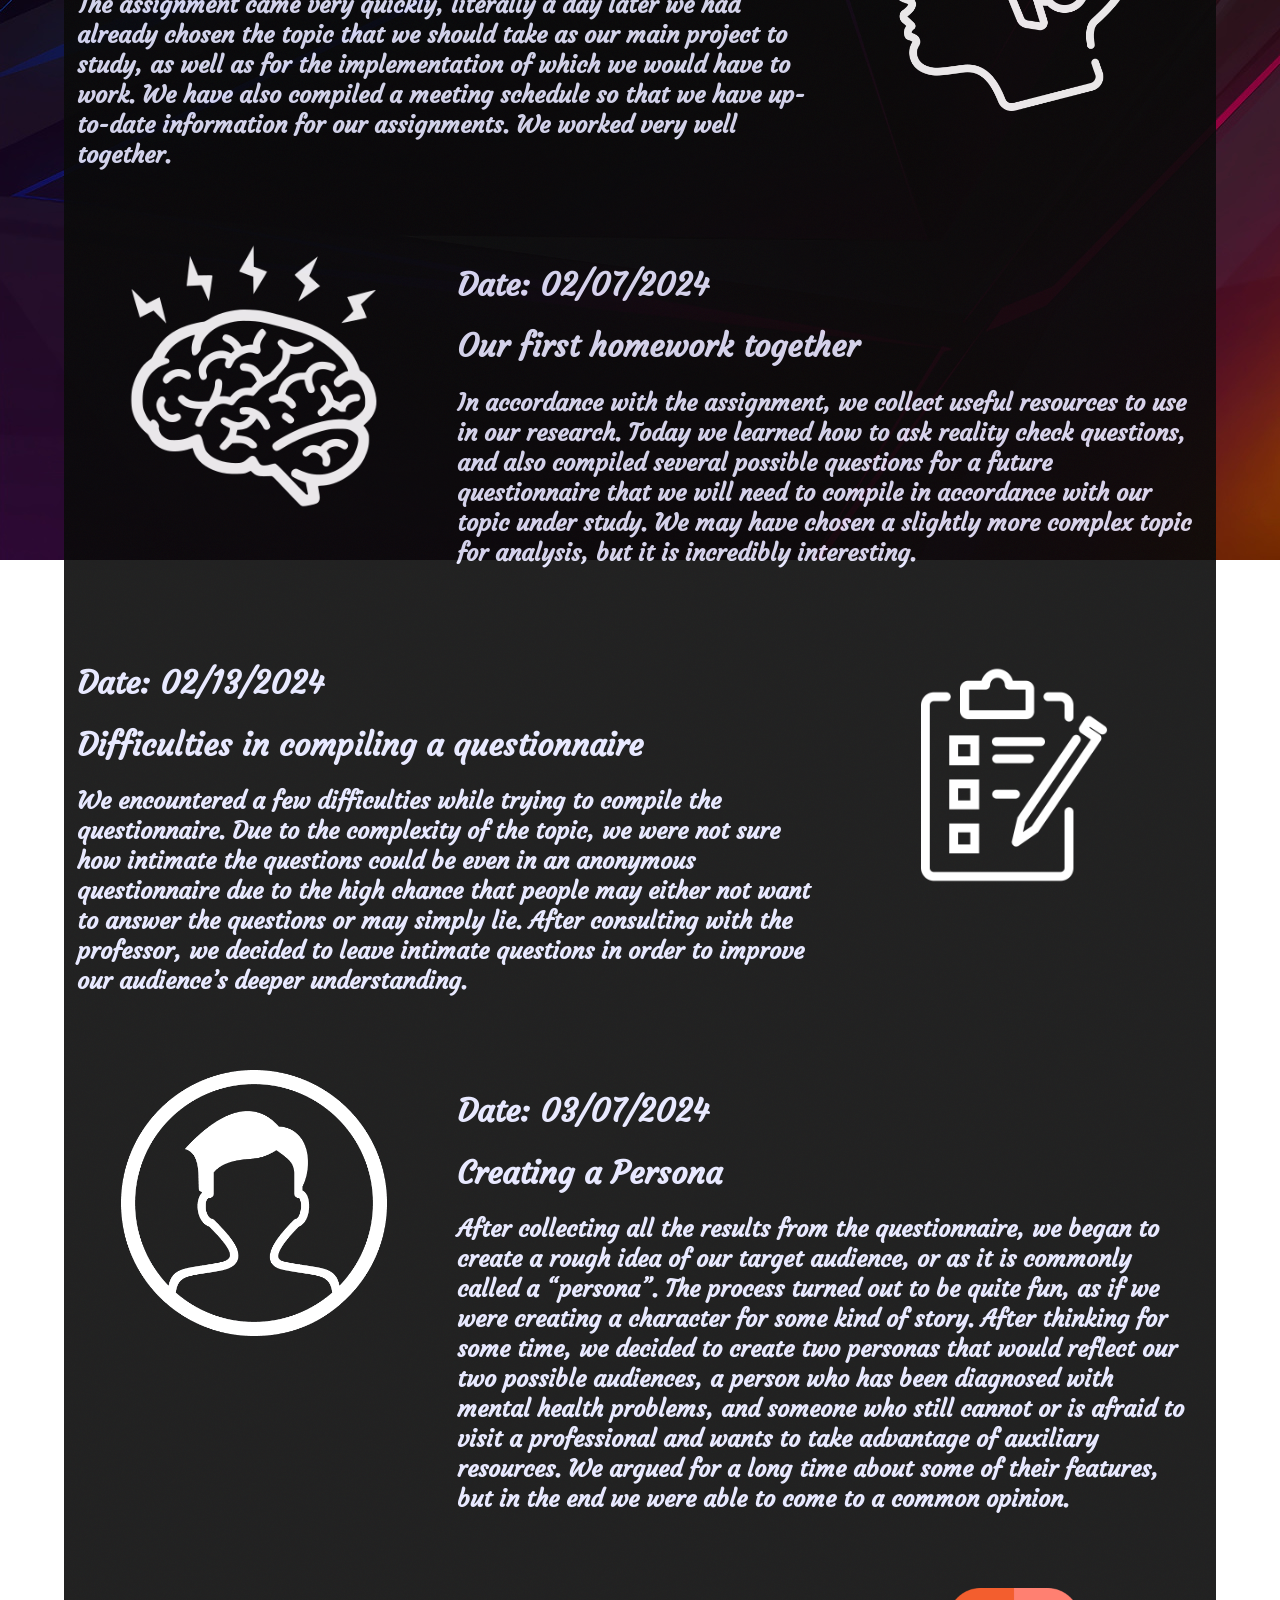
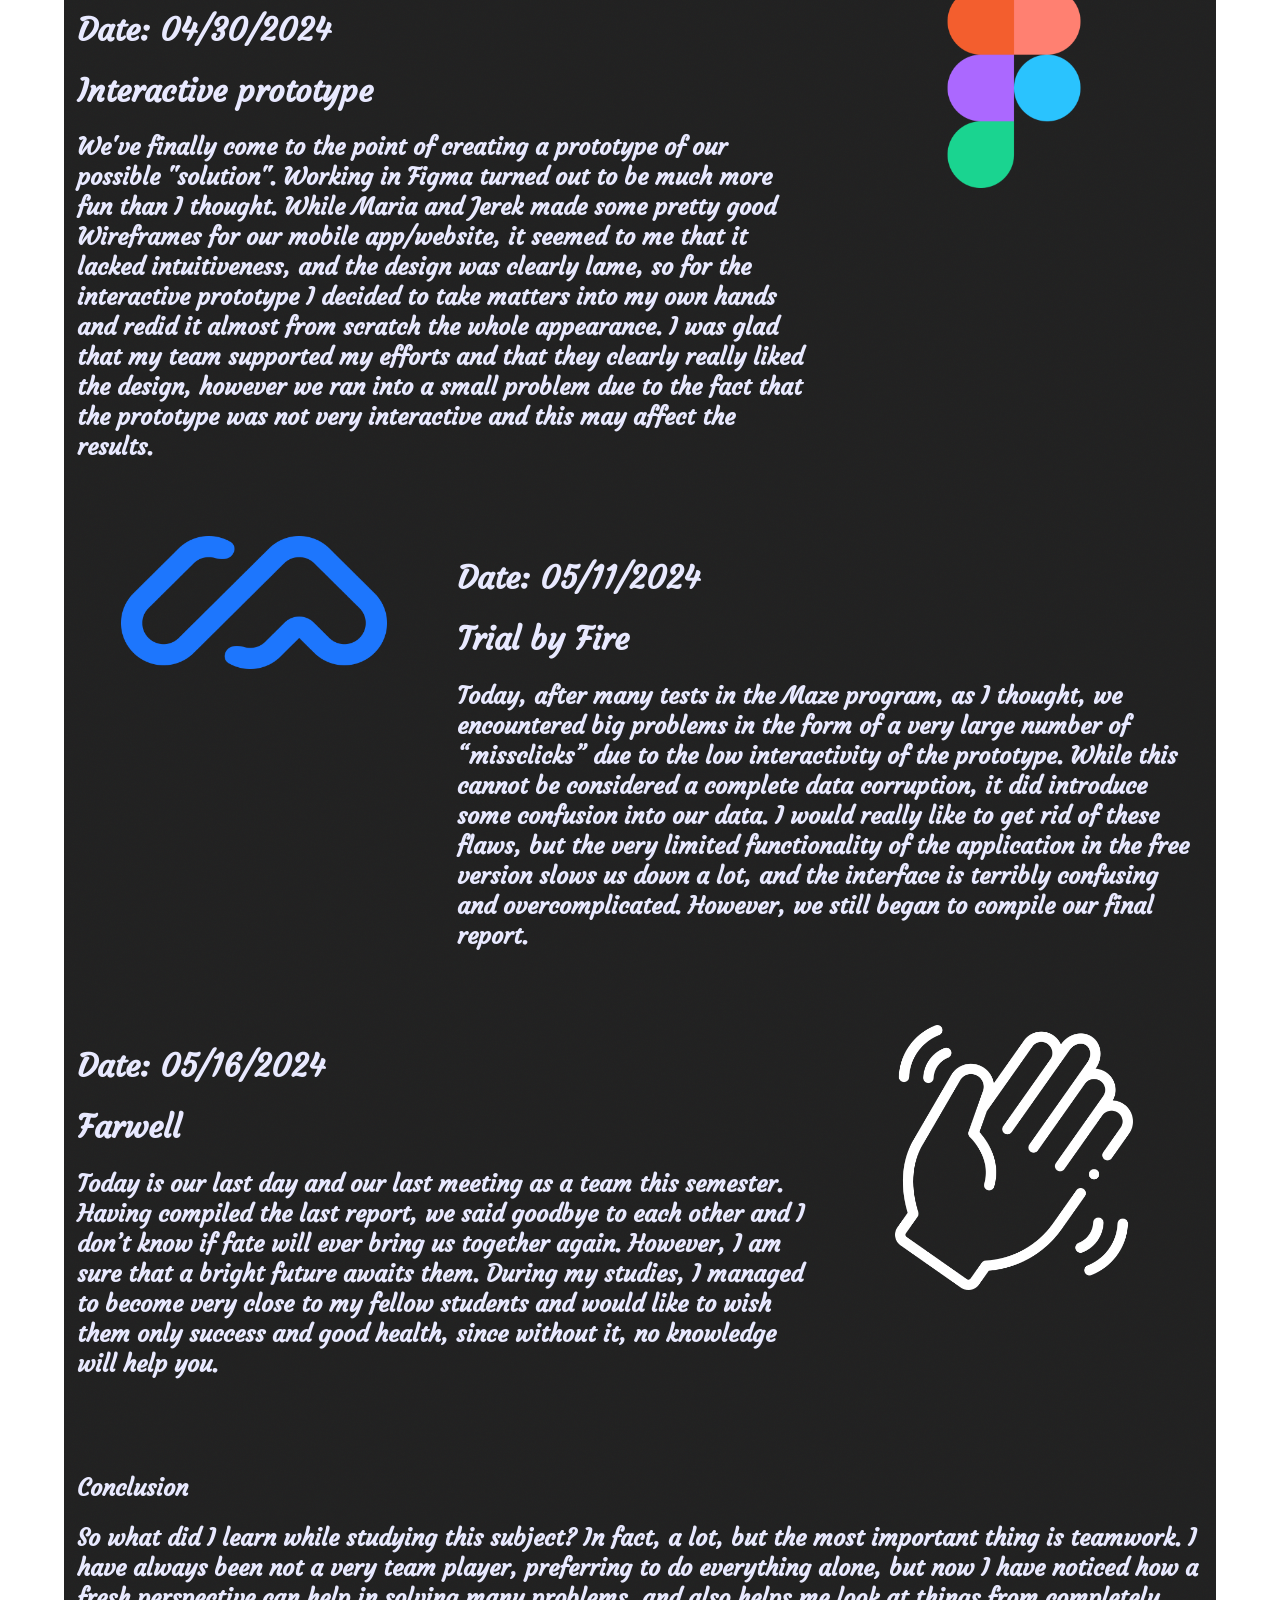
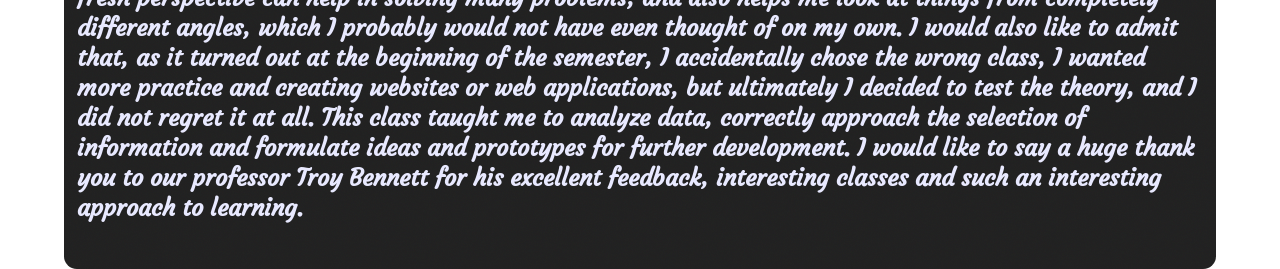
==== commit 8f8ae9e3: "Change" ====
--- a/index.html
+++ b/index.html
@@ -10,350 +10,170 @@
     <link rel="preconnect" href="https://fonts.gstatic.com" crossorigin>
     <link href="https://fonts.googleapis.com/css2?family=Play:wght@700&display=swap" rel="stylesheet">
     <link rel="stylesheet" href="https://cdnjs.cloudflare.com/ajax/libs/font-awesome/5.13.0/css/all.min.css">
+    <link rel="preconnect" href="https://fonts.googleapis.com">
+    <link rel="preconnect" href="https://fonts.gstatic.com" crossorigin>
+    <link href="https://fonts.googleapis.com/css2?family=Courgette&display=swap" rel="stylesheet">
     
     <link rel="stylesheet" href="style.css">
-    <title>Game Pitch</title>
+    <title>ARTDM172 Blog</title>
 </head>
+
+
 <body>
-    <div id="wrap">
+    
+    <div id="intro">
+        <div class="grid-container1">
+            <div class="introtext">
+                <section style="margin: 10vh 5vw 10vh 10vw;">
+                    <h3>My Name is:</h3>
+                    <h1 style="margin-left: 7vw;">Bektur Atashev</h1>
+                    <h1 style="margin: 0;">
+                    Welcome to my blog dedicated to the class ARTDM-172-5955. As part of my assignment and as a personal journal, I use this blog to record the most interesting events and new discoveries.
+                    </h1>
+                    <h1>
+                        Through this blog you will be able to follow the same path that I followed throughout my entire Spring Semester 2024 at DVC.
+                    </h1>
+
+                </section>
+            </div>
+        </div>
     </div>
-    <header>
-
-    </header>
 
     <main>
-        <section id="split">
-            <div class="part1">
-                <div class="slideshow-container">
+        
 
-                    <div class="mySlides fade">
-                      
-                      <img src="media/prev/prev1.jpg" style="width:100%">
-                      
-                    </div>
-                    
-                    <div class="mySlides fade">
-                      
-                      <img src="media/prev/prev2.jpg" style="width:100%">
-                      
-                    </div>
-                    
-                    <div class="mySlides fade">
-                      
-                      <img src="media/prev/prev3.jpg" style="width:100%">
-                      
-                    </div>
+        
 
-                    <div class="mySlides fade">
-                        
-                        <img src="media/prev/prev4.png" style="width:100%">
-                        
-                    </div>                    
-                </div>
+
+        <div class="grid-container">
+            <div class="img1">
+                <img src="media/Dis.png" alt="" style="width: 75%; margin-left: auto; margin-right: auto; display: grid;" >
             </div>
-            <div class="part2" style="padding-right: 50px;">
-                <h1 style="margin: 0; color: white; font-size: 3vh;">
-                    WELCOME TO THE NEW WORLD
+            <div class="disc1">
+                <h1>Date: 02/05/2024</h1>
+                <h1>My first Team Meeting</h1>
+                <h2>
+                    On the very first day of our team’s formation, we decided as a class to create our own group on the social network Discord to facilitate communication and also to 
+                    help each other with a variety of tasks, from homework to the banal sharing of information sources. I immediately really liked my two team members Maria and Jerek, 
+                    it was very pleasant and easy to communicate with them and therefore we quickly found a common language. Maria immediately struck me as a very responsible person, 
+                    while Jherek was very open to new ideas, so work on all projects promises to be very interesting, we are already looking forward to a new assignment.
                 </h2>
-                <h3 style="margin: 0; font-size: 2vh;">
-                    Welcome to the new post-apocalyptic world of the future, where every day could be your last, and the struggle for dwindling resources never stops. 
-                    Once upon a time, the world plunged into chaos when newly created artificial intelligence declared war on all humanity. No one knows the reasons 
-                    why this happened, there are many rumors ranging from the fact that the AI, originally aimed at correcting climate disasters, was decided to be used 
-                    as a military machine, to the fact that the AI went crazy when the scientist who created it was killed in front of his eyes during attempts to forcefully 
-                    take over. Many years have passed since humanity defeated AI and is gradually rebuilding cities and infrastructure. However, in the wastelands, beyond the 
-                    reach of civilization, squabbling for resources and the struggle for survival continues. You are sent from the metropolis to capture a dance artifact.
-                </h3>
-                <h3 style="margin: 15px 0 0 0; font-size: 2vh;">
-                    Unique turn-based strategy gameplay in the spirit of XCOM games with gacha elements! You have to recruit many robotic units, both provided to you by the 
-                    factories of the metropolis, and by free androids who have lost their masters and roam the wastelands. Also, sometimes you can even find and tame machines 
-                    of war that once ran under the command of a crazy AI. You need to carefully manage resources and ammunition in order to complete assigned tasks and get to 
-                    the bottom of the secrets that the artifact contains. The gameplay, coupled with an interesting plot, will give you unforgettable emotions, and the interaction 
-                    with your robotic protégés, indistinguishable from living people, will give you a lot of impressions and make you fall in love with these characters.
-                </h3>
+                <p></p>
             </div>
-        </section>
+            <div class="disc2">
+                <h1>Date: 02/06/2024</h1>
+                <h1>Choosing a topic for the main project</h1>
+                <h2>
+                    The assignment came very quickly, literally a day later we had already chosen the topic that we should take as our main project to study, as well as for the implementation 
+                    of which we would have to work. We have also compiled a meeting schedule so that we have up-to-date information for our assignments. We worked very well together.
+                </h2>
+                <p></p>
+            </div>
+            <div class="img2">
+                <img src="media/mental.png" alt="" style="width: 75%; margin-left: auto; margin-right: auto; display: grid; filter: invert(1);" >
+            </div>
 
-        <section id="fract">
-            <h1 style="text-align: center; font-size: 4.5vh; color: darkgoldenrod;">Wastelands Fractions</h1>
-            <ul class="gallery">
-                <li>
-                    <section id="split">
-                        <div>
-                            <img src="media/prev/Snow.webp" alt="" style="width: 90%;">
-                        </div>
-                        <div style="font-size: medium;">
-                            <img src="media/prev/Pilgrim.webp" alt="" style="display: block; margin: 0 auto 15px auto; max-height: 220px;">
-                            <h3 style="margin: 0; ">
-                                Not necessarily a company, "Pilgrim" is the collective term used to refer to Androids who live on the surface, unaligned with any of the metropolis 
-                                big three companies. Most of the Pilgrims hail from the early days of the SFM' invasions, possessing technology, abilities, and knowledge no one in 
-                                the metropolis has. While Pilgrims also fight for survival, they largely keep away from interacting with the metropolis and anyone who hails from it, 
-                                thus the Central Government keeps an eye out for Pilgrims, apprehensive to their motives but also eager to claim their knowledge and technologies, by 
-                                force if necessary. Because of these factors, the metropoli's knowledge regarding Pilgrims are little.
-                            </h3>
-                        </div>
-                    </section> 
-                     
-                </li>
-                <li>
-                    <section id="split">
-                        <div>
-                            <img src="media/prev/sang.png" alt="" style="width: 100%;">
-                        </div>
-                        <div style="font-size: medium; text-align: justify;">
-                            <img src="media/prev/SF.png" alt="" style="display: block; margin: 0 auto 15px auto; max-height: 220px;">
-                            <h3 style="margin: 0; ">
-                                "Sangvis Ferri Manufacturer" Military corporation of the past, at whose production facilities the military vehicles of the past were created. 
-                                Their AI-captured factories produced deadly machines that devastated cities and towns. The factories of this company were destroyed long ago, and all that 
-                                little that could be used was long ago stolen by the new metropolis or the moroders. The machines of this corporation, freed from the control of the mad AI, 
-                                are now walking around the wasteland trying to survive. Androds produced by Sangvis Ferri Manufacturer are incredibly powerful opponents on the battlefield. 
-                                It is still unknown why these androds are so effective, even with numerous and massive attacks on these units, not a single one has yet been captured.
-                            </h3>
-                        </div>
-                    </section>
-                </li>
-                <li>
-                    <section id="split">
-                        <div>
-                            <img src="media/prev/misil.webp" alt="" style="width:50%; display: block; margin: 0px auto 0px auto;">
-                        </div>
-                        <div style="font-size: medium;">
-                            <img src="media/prev/Missilis_logo.webp" alt="" style="display: block; margin: 0 auto 15px auto; max-height: 220px;">
-                            <h3 style="margin: 0; ">
-                                Missilis Industry is one of the different manufacturers that exists in the metropolis
+            <!-- Bracket --> 
 
-                                While the company was once the biggest fish amongst the Big Three, its growth has noticeably slowed since the current CEO Syuen took over. 
-                                With mounting pressure from the strides Elysion and Tetra have taken in their own innovations, the CEO has taken to trying to raise her company's 
-                                value by any means necessary, whether it be researching cutting-edge tech, gulping down any industries their rivals haven't, or even taking to some...
-                                ethically debatable avenues.
-                            </h3>
-                        </div>
-                    </section> 
-                </li>
-                <li>
-                    <section id="split">
-                        <div>
-                            <img src="media/prev/elys.webp" alt="" style="width:42%; display: block; margin: 0px auto 0px auto;">
-                        </div>
-                        <div style="font-size: medium;">
-                            <img src="media/prev/Elysion_logo.webp" alt="" style="display: block; margin: 0 auto 15px auto; max-height: 220px;">
-                            <h3 style="margin: 0; ">
-                                Elysion is one of the different manufacturers that exists in the metropolis, being one of the Big Three. Its CEO is Ingrid.
+            <div class="img1">
+                <img src="media/brainstorming.png" alt="" style="width: 75%; margin-left: auto; margin-right: auto; display: grid; filter: invert(1);" >
+            </div>
+            <div class="disc1">
+                <h1>Date: 02/07/2024</h1>
+                <h1>Our first homework together</h1>
+                <h2>
+                    In accordance with the assignment, we collect useful resources to use in our research. Today we learned how to ask reality check questions, and also compiled several 
+                    possible questions for a future questionnaire that we will need to compile in accordance with our topic under study. We may have chosen a slightly more complex topic 
+                    for analysis, but it is incredibly interesting.
+                </h2>
+                <p></p>
+            </div>
+            <div class="disc2">
+                <h1>Date: 02/13/2024</h1>
+                <h1>Difficulties in compiling a questionnaire</h1>
+                <h2>
+                    We encountered a few difficulties while trying to compile the questionnaire. Due to the complexity of the topic, we were not sure how intimate the questions could be even 
+                    in an anonymous questionnaire due to the high chance that people may either not want to answer the questions or may simply lie. After consulting with the professor, we decided 
+                    to leave intimate questions in order to improve our audience’s deeper understanding.
+                </h2>
+                <p></p>
+            </div>
+            <div class="img2">
+                <img src="media/ques.png" alt="" style="width: 75%; margin-left: auto; margin-right: auto; display: grid; filter: invert(1);" >
+            </div>
 
-                                Nikkes that are from Elysion are highly emphasized on militarized structure while the others work on various tasks including railway transport, 
-                                black-ops mission, and dealing with Irregulars.
-                            </h3>
-                        </div>
-                    </section> 
-                </li>
-                <li>
-                    <section id="split">
-                        <div>
-                            <img src="media/prev/tetraa.webp" alt="" style="width:39%; display: block; margin: 0px auto 0px auto;">
-                        </div>
-                        <div style="font-size: medium;">
-                            <img src="media/prev/Tetra_logo.webp" alt="" style="display: block; margin: 55px auto 55px auto; max-height: 220px;">
-                            <h3 style="margin: 0; ">
-                                TETRA Line or simply Tetra is one of the different manufacturers that exists in the metropolis. It is one of the Big Three in the Ark, and is owned by Mustang.
+            <!-- Bracket --> 
 
-                                Aside from Nikke production, Tetra Line is also specialized in the entertainment, fashion, and daily necessities industries.
-                            </h3>
-                        </div>
-                    </section> 
-                </li>
-            </ul>
-        </section>
-        <h1 style="text-align: center; font-size: 4.5vh; color: darkgoldenrod;">Latest News</h1>
+            <div class="img1">
+                <img src="media/pers.png" alt="" style="width: 75%; margin-left: auto; margin-right: auto; display: grid; filter: invert(1);" >
+            </div>
+            <div class="disc1">
+                <h1>Date: 03/07/2024</h1>
+                <h1>Creating a Persona</h1>
+                <h2>
+                    After collecting all the results from the questionnaire, we began to create a rough idea of our target audience, or as it is commonly called a “persona”. The process turned out to be 
+                    quite fun, as if we were creating a character for some kind of story. After thinking for some time, we decided to create two personas that would reflect our two possible audiences, a 
+                    person who has been diagnosed with mental health problems, and someone who still cannot or is afraid to visit a professional and wants to take advantage of auxiliary resources. We argued 
+                    for a long time about some of their features, but in the end we were able to come to a common opinion.
+                </h2>
+                <p></p>
+            </div>
+            <div class="disc2">
+                <h1>Date: 04/30/2024</h1>
+                <h1>Interactive prototype</h1>
+                <h2>
+                    We've finally come to the point of creating a prototype of our possible "solution". Working in Figma turned out to be much more fun than I thought. While Maria and Jerek made some pretty 
+                    good Wireframes for our mobile app/website, it seemed to me that it lacked intuitiveness, and the design was clearly lame, so for the interactive prototype I decided to take matters into 
+                    my own hands and redid it almost from scratch the whole appearance. I was glad that my team supported my efforts and that they clearly really liked the design, however we ran into a small 
+                    problem due to the fact that the prototype was not very interactive and this may affect the results.
+                </h2>
+                <p></p>
+            </div>
+            <div class="img2">
+                <img src="media/fig.png" alt="" style="width: 75%; margin-left: auto; margin-right: auto; display: grid;" >
+            </div>
+            <!-- Bracket --> 
 
-        <section id="split">
-            <div>
-                <div class="slideshow-container">
+            <div class="img1">
+                <img src="media/maze.png" alt="" style="width: 75%; margin-left: auto; margin-right: auto; display: grid;" >
+            </div>
+            <div class="disc1">
+                <h1>Date: 05/11/2024</h1>
+                <h1>Trial by Fire</h1>
+                <h2>
+                    Today, after many tests in the Maze program, as I thought, we encountered big problems in the form of a very large number of “missclicks” due to the low interactivity of the prototype. 
+                    While this cannot be considered a complete data corruption, it did introduce some confusion into our data. I would really like to get rid of these flaws, but the very limited functionality 
+                    of the application in the free version slows us down a lot, and the interface is terribly confusing and overcomplicated. However, we still began to compile our final report.
+                </h2>
+                <p></p>
+            </div>
+            <div class="disc2">
+                <h1>Date: 05/16/2024</h1>
+                <h1>Farwell</h1>
+                <h2>
+                    Today is our last day and our last meeting as a team this semester. Having compiled the last report, we said goodbye to each other and I don’t know if fate will ever bring us together again. 
+                    However, I am sure that a bright future awaits them. During my studies, I managed to become very close to my fellow students and would like to wish them only success and good health, since 
+                    without it, no knowledge will help you.
+                </h2>
+                <p></p>
+            </div>
+            <div class="img2">
+                <img src="media/good.png" alt="" style="width: 75%; margin-left: auto; margin-right: auto; display: grid; filter: invert(1);" >
+            </div>
+        </div>
 
-                    <div class="mySlides1 fade">
-                      
-                      <img src="media/prev/new1.jpg" style="width:100%">
-                      
-                    </div>
-                    
-                    <div class="mySlides1 fade">
-                      
-                      <img src="media/prev/new2.jpg" style="width:100%">
-                      
-                    </div>
-                    
-                    <div class="mySlides1 fade">
-                      
-                      <img src="media/prev/new3.jpg" style="width:100%">
-                      
-                    </div>
-
-                    <div class="mySlides1 fade">
-                        
-                        <img src="media/prev/new4.jpg" style="width:100%">
-                        
-                    </div>                    
-                </div>
-            </div>
-            <div>
-                <table id="patch" cellpadding="15">
-    
-                    <tr>
-                        <td class="date">
-                            11.40.12
-                        </td>
-                        <td class="cont">
-                            Some test text representing last news
-                        </td>
-                    </tr>
-                    <tr>
-                        <td class="date">
-                            11.40.12
-                        </td>
-                        <td class="cont">
-                            Some test text representing last news
-                        </td>
-                    </tr>
-                    <tr>
-                        <td class="date">
-                            11.40.12
-                        </td>
-                        <td class="cont">
-                            Some test text representing last news
-                        </td>
-                    </tr>
-                    <tr>
-                        <td class="date">
-                            11.40.12
-                        </td>
-                        <td class="cont">
-                            Some test text representing last news
-                        </td>
-                    </tr>
-                    <tr>
-                        <td class="date">
-                            11.40.12
-                        </td>
-                        <td class="cont">
-                            Some test text representing last news
-                        </td>
-                    </tr>
-                    <tr>
-                        <td class="date">
-                            11.40.12
-                        </td>
-                        <td class="cont">
-                            Some test text representing last news
-                        </td>
-                    </tr>
-                    <tr>
-                        <td class="date">
-                            11.40.12
-                        </td>
-                        <td class="cont">
-                            Some test text representing last news
-                        </td>
-                    </tr>
-        
-                </table>
-            </div>
+        <section style="padding: 3vh 1vw 3vh 1vw;">
+            <h1>Conclusion</h1>
+            <h2>So what did I learn while studying this subject? In fact, a lot, but the most important thing is teamwork. I have always been not a very team player, preferring to do everything alone, but now I 
+                have noticed how a fresh perspective can help in solving many problems, and also helps me look at things from completely different angles, which I probably would not have even thought of on my own. 
+                I would also like to admit that, as it turned out at the beginning of the semester, I accidentally chose the wrong class, I wanted more practice and creating websites or web applications, but 
+                ultimately I decided to test the theory, and I did not regret it at all. This class taught me to analyze data, correctly approach the selection of information and formulate ideas and prototypes 
+                for further development. I would like to say a huge thank you to our professor Troy Bennett for his excellent feedback, interesting classes and such an interesting approach to learning.</h2>
         </section>
     </main>
+    <Footer>
 
-    <footer>
-        <div>
-            <a href="#">About</a> <br>
-            <a href="#">Locations</a> <br>
-            <a href="#">Contact</a> <br>
-            <a href="#">email@computer.com</a> <br>
-            <a href="#">Phone: 990000000</a> <br>
-        </div>
-        <section id="social-media">
-            <nav>
-                <i class="fab fa-facebook-square"></i>
-                <i class="fab fa-twitter"></i>
-                <i class="fab fa-instagram"></i>
-                <br>
-                <i class="fab fa-android"></i>
-                <i class="fab fa-apple"></i>
-                <i class="fab fa-discord"></i>
-            </nav>
-        </section>
-        <section id="social-media-mob">
-            <nav>
-                <i class="fab fa-facebook-square"></i>
-                <i class="fab fa-twitter"></i>
-                <i class="fab fa-instagram"></i>
-                <i class="fab fa-android"></i>
-                <i class="fab fa-apple"></i>
-                <i class="fab fa-discord"></i>
-            </nav>
-        </section>
-    </footer>
+    </Footer>       
 
-    <script>
-        let slideIndex = 0;
-        showSlides();
-        
-        function showSlides() {
-          let i;
-          let slides = document.getElementsByClassName("mySlides");
-          
-          for (i = 0; i < slides.length; i++) {
-            slides[i].style.display = "none";  
-          }
-          slideIndex++;
-          if (slideIndex > slides.length) {slideIndex = 1}    
-          
-          slides[slideIndex-1].style.display = "block";  
-          
-          setTimeout(showSlides, 3500); // Change image every 2 seconds
-        }
-
-        let slideIndex1 = 0;
-        showSlides1();
-        
-        function showSlides1() {
-          let i;
-          let slides = document.getElementsByClassName("mySlides1");
-          
-          for (i = 0; i < slides.length; i++) {
-            slides[i].style.display = "none";  
-          }
-          slideIndex1++;
-          if (slideIndex1 > slides.length) {slideIndex1 = 1}    
-          
-          slides[slideIndex1-1].style.display = "block";  
-          
-          setTimeout(showSlides1, 3500); // Change image every 2 seconds
-        }
-
-        const slider = document.querySelector('.gallery');
-        let isDown = false;
-        let startX;
-        let scrollLeft;
-
-        slider.addEventListener('mousedown', e => {
-        isDown = true;
-        slider.classList.add('active');
-        startX = e.pageX - slider.offsetLeft;
-        scrollLeft = slider.scrollLeft;
-        });
-        slider.addEventListener('mouseleave', _ => {
-        isDown = false;
-        slider.classList.remove('active');
-        });
-        slider.addEventListener('mouseup', _ => {
-        isDown = false;
-        slider.classList.remove('active');
-        });
-        slider.addEventListener('mousemove', e => {
-        if (!isDown) return;
-        e.preventDefault();
-        const x = e.pageX - slider.offsetLeft;
-        const SCROLL_SPEED = 3;
-        const walk = (x - startX) * SCROLL_SPEED;
-        slider.scrollLeft = scrollLeft - walk;
-        });
-        </script>
-        
 </body>
 </html>
--- a/style.css
+++ b/style.css
@@ -1,233 +1,102 @@
-body
-{
-    margin: 0;
-    background: url(media/background.png);
-    background-size: 100%;
-    background-repeat: no-repeat;
-    background-attachment: fixed;
-    background-position: center;
-    font-family: 'Play';
-    color: lightgrey;
-    overflow-x: hidden;
-}
-
-#wrap
-{
-    height: 100%;
-    width: 100%;
-    background: black;
-    opacity: 0.85;
-    position: fixed;
-    z-index: auto;
-}
-.mySlides, .mySlides1 
-{
-    display: none;
-}
-
-img 
-{
-    vertical-align: middle;
+.courgette-regular {
+  font-family: "Courgette", cursive;
+  font-weight: 400;
+  font-style: normal;
 }
 
 
-.slideshow-container {
-  max-width: 90%;
-  position: relative;
-  margin-left: auto;
-  margin-right: auto;
+body
+{
+  background-image: url(media/back.jpg);
+  background-repeat: no-repeat;
+  background-attachment: fixed;
+  background-size: auto;
+  margin: 0;
+  color: rgb(230, 231, 255);
+  font-family: Courgette
+}
+
+body h3
+{
+  margin: 1vh 0 0 0;
+}
+
+header
+{
+  background-color: rgba(28, 50, 68, 0.8);
+  margin: 0;
 }
 
 
-.text {
-  color: #f2f2f2;
-  font-size: 15px;
-  padding: 8px 12px;
-  position: absolute;
-  bottom: 8px;
-  width: 100%;
-  text-align: center;
+main
+{
+  width: 90vw;
+  margin-left: auto;
+  margin-right: auto;
+  background-image: url(media/mainback.png);
+  background-repeat: repeat;
+  background-attachment: scroll ;
+  opacity: 0.9;
+  border-radius: 1vw;
 }
 
-
-.numbertext {
-  color: #f2f2f2;
-  font-size: 12px;
-  padding: 8px 12px;
-  position: absolute;
-  top: 0;
+#intro
+{
+  display: block;
+  width: 90vw;
+  height: 90vh;
+  margin: 5vh auto 5vh auto ;
+  background-image: url(media/introimg.png);
+  background-repeat: no-repeat;
+  background-size: cover;
+  opacity: 0.9;
+  border-radius: 1vw;
 }
 
-.dot {
-    height: 15px;
-    width: 15px;
-    margin: 0 2px;
-    background-color: #bbb;
-    border-radius: 50%;
-    display: inline-block;
-    transition: background-color 0.6s ease;
-  }
-  
-  .active {
-    background-color: #717171;
-  }
-  
-  
-  .fade {
-    animation-name: fade;
-    animation-duration: 1.5s;
-  }
-
-header, main, footer
+.grid-container1
 {
-    position: relative;
+  display: grid;
+  grid-template-columns: 50% 50%;
 }
 
-#split
+.grid-container
 {
-    display: grid;
-    grid-template-columns: 50% 50%;
+  display: grid;
+  grid-template-columns: 33% 33% 33%;
 }
 
-.part1, .part2
+.introtext
 {
-    padding: 200px 0 0 0;
+  display: grid;
+  grid-column-start: 1;
+  grid-column-end: 2;
 }
 
-.part2
+.img1
 {
-    text-align: justify;
+  display: grid;
+  grid-column-start: 1;
+  grid-column-end: 2;
+  padding: 3vh 1vw 3vh 1vw;
 }
 
-/* width */
-::-webkit-scrollbar 
+.disc1
 {
-width: 10px;
+  grid-column-start: 2;
+  grid-column-end: 4;
+  padding: 3vh 1vw 3vh 1vw;
 }
 
-/* Track */
-::-webkit-scrollbar-track 
+.disc2
 {
-background: #f1f1f1; 
+  grid-column-start: 1;
+  grid-column-end: 3;
+  padding: 3vh 1vw 3vh 1vw;
 }
 
-/* Handle */
-::-webkit-scrollbar-thumb 
+.img2
 {
-background: #888; 
-}
-
-/* Handle on hover */
-::-webkit-scrollbar-thumb:hover 
-{
-background: #555; 
-}
-
-.gallery {
-	padding: 1rem;
-	display: grid;
-	grid-template-columns: repeat(10, 80vw);
-	grid-template-rows: 1fr;
-	grid-column-gap: 1rem;
-	grid-row-gap: 1rem;
-	overflow: hidden;
-	height: 90vh;
-	scroll-snap-type: both mandatory;
-	scroll-padding: 1rem;
-}
-
-.gallery h3
-{
-    font-size: 2vh;
-}
-
-.active {
-	scroll-snap-type: unset;
-}
-
-li {
-	scroll-snap-align: center;
-	display: inline-block;
-	border-radius: 3px;
-	font-size: 0;
-}
-
-#patch
-{
-  width: 100%;
-  font-size: 1.4vw;
-  font-weight: 600;
-  color: rgb(255, 183, 0);
-}
-
-#patch tr
-{
-  border-top: solid 2px black;
-  border-bottom: solid 2px black;
-  background-color: #222222;
-  opacity: 0.5;
-}
-
-#patch tr:hover
-{
-  background-color: none;
-  opacity: 0.9;
-}
-
-#patch .date
-{
-  width: 12%;
-}
-
-#patch .cont
-{
-  width: 87%;
-}
-
-footer
-{
-    display: grid;
-    grid-template-columns: 50% 50%;
-    padding: 5% 10% 2% 10%;
-    background-color: #1e1d24;
-    opacity: 0.8;
-}
-
-footer a
-{
-    text-decoration: none;
-    color: darkgrey;
-    font-size: 2vh;
-}
-
-footer a:hover
-{
-    color: darkgoldenrod;
-}
-
-#social-media-mob
-{
-    display: none;
-    font-size:50px;
-}
-
-#social-media-mob i:hover
-{
-    color: darkgoldenrod;
-}
-
-#social-media nav
-{  
-    word-spacing: 15px;
-    text-align: right;
-}
-
-#social-media i
-{
-    font-size:50px;
-}
-
-#social-media i:hover
-{
-    color: darkgoldenrod;
+  grid-column-start: 3;
+  grid-column-end: 4;
+  padding: 3vh 1vw 3vh 1vw;
 }
